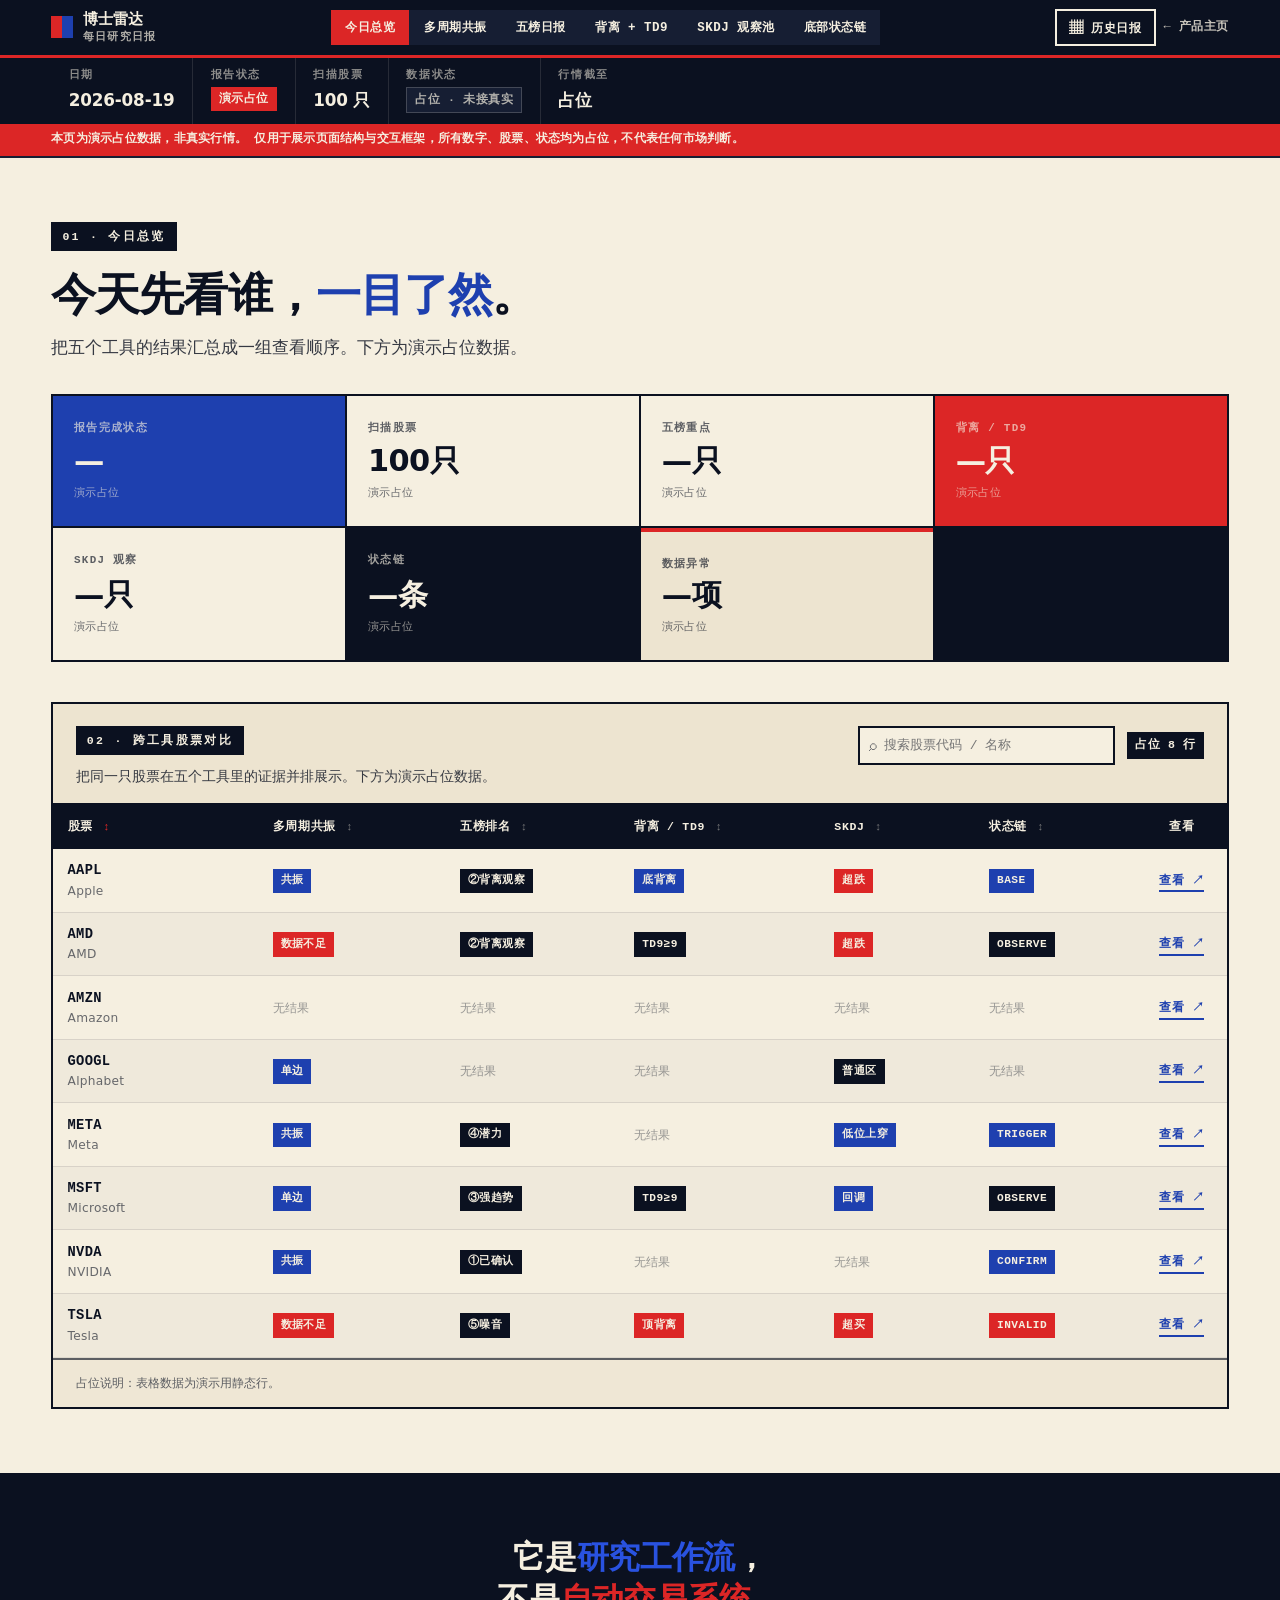
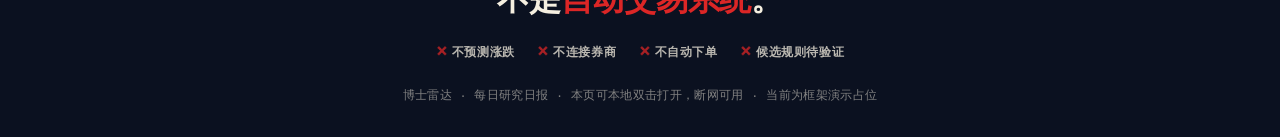
==== daily/index.html @ 5b77ea63 "Add daily research dashboard entry" ====
<!DOCTYPE html>
<html lang="zh-CN">
<head>
<meta charset="UTF-8">
<meta name="viewport" content="width=device-width, initial-scale=1.0">
<title>博士雷达 · 每日研究日报</title>
<link rel="stylesheet" href="daily.css">
</head>
<body>

<!-- ============================================================
     NAV — fixed top bar, mosaic style (inherits roadshow language)
     ============================================================ -->
<nav class="nav">
  <div class="nav-inner">
    <a href="index.html" class="nav-brand">
      <span class="mark"></span>
      <span class="brand-text">博士雷达<br><span class="brand-sub">每日研究日报</span></span>
    </a>

    <ul class="nav-tabs" id="toolTabs" role="tablist">
      <li><button class="tab active" data-tab="overview" role="tab">今日总览</button></li>
      <li><button class="tab" data-tab="resonance" role="tab">多周期共振</button></li>
      <li><button class="tab" data-tab="rankings" role="tab">五榜日报</button></li>
      <li><button class="tab" data-tab="divergence" role="tab">背离 + TD9</button></li>
      <li><button class="tab" data-tab="skdj" role="tab">SKDJ 观察池</button></li>
      <li><button class="tab" data-tab="statuschain" role="tab">底部状态链</button></li>
    </ul>

    <div class="nav-right">
      <button class="nav-cal" id="calOpenBtn" aria-haspopup="dialog">
        <span class="cal-ico">▦</span> 历史日报
      </button>
      <a href="../roadshow/index.html" class="nav-back">← 产品主页</a>
    </div>
  </div>
</nav>

<!-- ============================================================
     STATUS BAR — date / report status / scan count / data / asof
     ============================================================ -->
<div class="statusbar">
  <div class="statusbar-inner">
    <div class="sb-item">
      <span class="sb-label">日期</span>
      <span class="sb-value" id="sbDate">2026-08-19</span>
    </div>
    <div class="sb-item">
      <span class="sb-label">报告状态</span>
      <span class="sb-value tag tag-demo" id="sbStatus">演示占位</span>
    </div>
    <div class="sb-item">
      <span class="sb-label">扫描股票</span>
      <span class="sb-value" id="sbScan">100 <span class="sb-unit">只</span></span>
    </div>
    <div class="sb-item">
      <span class="sb-label">数据状态</span>
      <span class="sb-value tag tag-mute" id="sbData">占位 · 未接真实</span>
    </div>
    <div class="sb-item">
      <span class="sb-label">行情截至</span>
      <span class="sb-value" id="sbAsof">占位</span>
    </div>
  </div>
  <div class="demo-banner" id="demoBanner">
    <strong>本页为演示占位数据，非真实行情。</strong>
    仅用于展示页面结构与交互框架，所有数字、股票、状态均为占位，不代表任何市场判断。
  </div>
</div>

<!-- ============================================================
     MAIN — switchable panels
     ============================================================ -->
<main class="main" id="main">

  <!-- ============ PANEL: 今日总览 ============ -->
  <section class="panel is-active" id="panel-overview" role="tabpanel">
    <header class="panel-head">
      <span class="sec-label on-bone">01 · 今日总览</span>
      <h2 class="sec-title">今天先看谁，<span class="em-cobalt">一目了然</span>。</h2>
      <p class="sec-lead" id="overviewLead">把五个工具的结果汇总成一组查看顺序。下方数字均为占位，正式运行后会从各工具报告自动填入。</p>
    </header>

    <!-- summary mosaic: 7 cards -->
    <div class="summary-grid">
      <div class="sum sum-cobalt">
        <span class="sum-label">报告完成状态</span>
        <span class="sum-value" data-summary="complete">演示占位</span>
        <span class="sum-note" data-summary-note="complete">未来读取 manifest</span>
      </div>
      <div class="sum">
        <span class="sum-label">扫描股票</span>
        <span class="sum-value" data-summary="scanCount">100<span class="sum-unit">只</span></span>
        <span class="sum-note" data-summary-note="scanCount">ND100 股票池</span>
      </div>
      <div class="sum">
        <span class="sum-label">五榜重点</span>
        <span class="sum-value" data-summary="rankingFocus">—</span>
        <span class="sum-note" data-summary-note="rankingFocus">占位 · 待接入</span>
      </div>
      <div class="sum sum-vermillion">
        <span class="sum-label">背离 / TD9</span>
        <span class="sum-value" data-summary="divergence">—</span>
        <span class="sum-note" data-summary-note="divergence">占位 · 待接入</span>
      </div>
      <div class="sum">
        <span class="sum-label">SKDJ 观察</span>
        <span class="sum-value" data-summary="skdjObserve">—</span>
        <span class="sum-note" data-summary-note="skdjObserve">占位 · 待接入</span>
      </div>
      <div class="sum sum-ink">
        <span class="sum-label">状态链</span>
        <span class="sum-value" data-summary="statusCount">—</span>
        <span class="sum-note" data-summary-note="statusCount">占位 · 待接入</span>
      </div>
      <div class="sum sum-warn">
        <span class="sum-label">数据异常</span>
        <span class="sum-value" data-summary="exceptions">无异常</span>
        <span class="sum-note" data-summary-note="exceptions">占位 · 待接入</span>
      </div>
    </div>

    <!-- cross-tool comparison table -->
    <div class="cmp-wrap">
      <div class="cmp-head">
        <div class="cmp-title">
          <span class="sec-label on-bone">02 · 跨工具股票对比</span>
          <p class="cmp-sub" id="cmpSub">把同一只股票在五个工具里的证据并排展示。空值显示为「无结果」。下方为占位行，正式接入后读取 CSV 合并。</p>
        </div>
        <div class="cmp-tools">
          <label class="cmp-search">
            <span class="cmp-search-ico">⌕</span>
            <input type="search" id="cmpSearch" placeholder="搜索股票代码 / 名称" autocomplete="off">
          </label>
          <span class="cmp-count" id="cmpCount">占位 8 行</span>
        </div>
      </div>

      <div class="cmp-table-scroll">
        <table class="cmp-table" id="cmpTable">
          <thead>
            <tr>
              <th class="th-ticker sortable" data-sort="ticker" data-dir="asc">股票 <span class="sort-ico">↕</span></th>
              <th class="sortable" data-sort="resonance">多周期共振 <span class="sort-ico">↕</span></th>
              <th class="sortable" data-sort="rankings">五榜排名 <span class="sort-ico">↕</span></th>
              <th class="sortable" data-sort="divergence">背离 / TD9 <span class="sort-ico">↕</span></th>
              <th class="sortable" data-sort="skdj">SKDJ <span class="sort-ico">↕</span></th>
              <th class="sortable" data-sort="statuschain">状态链 <span class="sort-ico">↕</span></th>
              <th class="th-view">查看</th>
            </tr>
          </thead>
          <tbody id="cmpBody">
            <!-- rows injected by daily.js from DEMO_ROWS -->
          </tbody>
        </table>
      </div>
      <p class="cmp-foot" id="cmpFoot">占位说明：表格数据为演示用静态行，演示「有信号 / 无结果 / 多工具命中」三种情况。空单元格统一显示「无结果」，不显示「无信号」。</p>
    </div>
  </section>

  <!-- ============ PANEL: 多周期共振 ============ -->
  <section class="panel" id="panel-resonance" role="tabpanel" hidden>
    <article class="detail">
      <header class="detail-head detail-head-cobalt">
        <span class="detail-num">TOOL 01</span>
        <h2 class="detail-title">多周期共振</h2>
        <p class="detail-role">60 分钟、日线、周线是否形成一致的观察背景。输出分层与行情截至日期，数据不足会明确标出。</p>
      </header>
      <div class="detail-meta">
        <div class="meta-row"><span class="meta-k">报告状态</span><span class="meta-v tag tag-demo" data-tool-status="resonance">演示占位</span></div>
        <div class="meta-row"><span class="meta-k">数据来源</span><span class="meta-v" data-tool-source="resonance">占位 · 未来接入 nd100_resonance_YYYYMMDD.csv</span></div>
        <div class="meta-row"><span class="meta-k">行情截至</span><span class="meta-v" data-tool-asof="resonance">占位</span></div>
      </div>
      <div class="detail-body">
        <p class="detail-empty" data-tool-body="resonance">本区域为占位结构。正式接入后，这里会展示该工具当日的关键分层结果摘要（共振 / 单边 / 数据不足）。</p>
      </div>
      <div class="detail-actions">
        <a class="btn btn-primary" href="#" data-report-link="resonance" onclick="return false;">打开完整报告 ↗</a>
        <button class="btn btn-ghost" data-back="overview">← 返回今日总览</button>
      </div>
    </article>
  </section>

  <!-- ============ PANEL: 五榜日报 ============ -->
  <section class="panel" id="panel-rankings" role="tabpanel" hidden>
    <article class="detail">
      <header class="detail-head detail-head-vermillion">
        <span class="detail-num">TOOL 02</span>
        <h2 class="detail-title">五榜日报</h2>
        <p class="detail-role">标的很多时，把它们分到不同查看顺序：已确认、背离观察、强趋势待触发、潜力、风险噪音。</p>
      </header>
      <div class="detail-meta">
        <div class="meta-row"><span class="meta-k">报告状态</span><span class="meta-v tag tag-demo" data-tool-status="rankings">演示占位</span></div>
        <div class="meta-row"><span class="meta-k">数据来源</span><span class="meta-v" data-tool-source="rankings">占位 · 未来接入 five_rankings_YYYYMMDD_daily.csv</span></div>
        <div class="meta-row"><span class="meta-k">行情截至</span><span class="meta-v" data-tool-asof="rankings">占位</span></div>
      </div>
      <div class="detail-body">
        <p class="detail-empty" data-tool-body="rankings">本区域为占位结构。正式接入后，这里会展示五个榜单各自的命中数量与代表标的入口。</p>
      </div>
      <div class="detail-actions">
        <a class="btn btn-primary" href="#" data-report-link="rankings" onclick="return false;">打开完整报告 ↗</a>
        <button class="btn btn-ghost" data-back="overview">← 返回今日总览</button>
      </div>
    </article>
  </section>

  <!-- ============ PANEL: 背离 + TD9 ============ -->
  <section class="panel" id="panel-divergence" role="tabpanel" hidden>
    <article class="detail">
      <header class="detail-head detail-head-ink">
        <span class="detail-num">TOOL 03</span>
        <h2 class="detail-title">背离 + TD9</h2>
        <p class="detail-role">价格与动能是否出现值得人工复核的异常组合。它是观察提示，不是反转预测。</p>
      </header>
      <div class="detail-meta">
        <div class="meta-row"><span class="meta-k">报告状态</span><span class="meta-v tag tag-demo" data-tool-status="divergence">演示占位</span></div>
        <div class="meta-row"><span class="meta-k">数据来源</span><span class="meta-v" data-tool-source="divergence">占位 · 未来接入 divergence_td9_YYYYMMDD.csv</span></div>
        <div class="meta-row"><span class="meta-k">行情截至</span><span class="meta-v" data-tool-asof="divergence">占位</span></div>
      </div>
      <div class="detail-body">
        <p class="detail-empty" data-tool-body="divergence">本区域为占位结构。正式接入后，这里会展示底背离 / 顶背离 / TD9 计数的命中清单与场景分类。</p>
      </div>
      <div class="detail-actions">
        <a class="btn btn-primary" href="#" data-report-link="divergence" onclick="return false;">打开完整报告 ↗</a>
        <button class="btn btn-ghost" data-back="overview">← 返回今日总览</button>
      </div>
    </article>
  </section>

  <!-- ============ PANEL: SKDJ 观察池 ============ -->
  <section class="panel" id="panel-skdj" role="tabpanel" hidden>
    <article class="detail">
      <header class="detail-head detail-head-bone2">
        <span class="detail-num">TOOL 04</span>
        <h2 class="detail-title">SKDJ 观察池</h2>
        <p class="detail-role">超跌、回调、超买或普通区，当前处于哪种观察场景。候选公式与数据不足必须明确标出，不包装成已验证指标。</p>
      </header>
      <div class="detail-meta">
        <div class="meta-row"><span class="meta-k">报告状态</span><span class="meta-v tag tag-demo" data-tool-status="skdj">演示占位</span></div>
        <div class="meta-row"><span class="meta-k">数据来源</span><span class="meta-v" data-tool-source="skdj">占位 · 未来接入 skdj_YYYYMMDD_daily.csv</span></div>
        <div class="meta-row"><span class="meta-k">行情截至</span><span class="meta-v" data-tool-asof="skdj">占位</span></div>
      </div>
      <div class="detail-body">
        <p class="detail-empty" data-tool-body="skdj">本区域为占位结构。正式接入后，这里会展示超跌 / 低位上穿 / 超买 / 高位下穿 / 普通区 / 数据不足六类场景分组。</p>
      </div>
      <div class="detail-actions">
        <a class="btn btn-primary" href="#" data-report-link="skdj" onclick="return false;">打开完整报告 ↗</a>
        <button class="btn btn-ghost" data-back="overview">← 返回今日总览</button>
      </div>
    </article>
  </section>

  <!-- ============ PANEL: 底部状态链 ============ -->
  <section class="panel" id="panel-statuschain" role="tabpanel" hidden>
    <article class="detail">
      <header class="detail-head detail-head-cobalt">
        <span class="detail-num">TOOL 05</span>
        <h2 class="detail-title">底部状态链</h2>
        <p class="detail-role">这只股票跨几天走到哪一步，何时失效或继续观察。状态机记录 OBSERVE → BASE → TRIGGER → CONFIRM，失效优先于预测。</p>
      </header>
      <div class="detail-meta">
        <div class="meta-row"><span class="meta-k">报告状态</span><span class="meta-v tag tag-demo" data-tool-status="statuschain">演示占位</span></div>
        <div class="meta-row"><span class="meta-k">数据来源</span><span class="meta-v" data-tool-source="statuschain">占位 · 未来接入 status_chain.sqlite</span></div>
        <div class="meta-row"><span class="meta-k">行情截至</span><span class="meta-v" data-tool-asof="statuschain">占位</span></div>
      </div>
      <div class="detail-body">
        <p class="detail-empty" data-tool-body="statuschain">本区域为占位结构。正式接入后，这里会展示活跃状态链数量、各状态分布与链回放入口。</p>
      </div>
      <div class="detail-actions">
        <a class="btn btn-primary" href="#" data-report-link="statuschain" onclick="return false;">打开完整报告 ↗</a>
        <button class="btn btn-ghost" data-back="overview">← 返回今日总览</button>
      </div>
    </article>
  </section>

</main>

<!-- ============================================================
     CALENDAR DRAWER — history daily reports
     ============================================================ -->
<div class="cal-overlay" id="calOverlay" hidden>
  <div class="cal-drawer" id="calDrawer" role="dialog" aria-modal="true" aria-label="历史日报日历">
    <header class="cal-head">
      <h3 class="cal-title">历史日报</h3>
      <button class="cal-close" id="calCloseBtn" aria-label="关闭">✕</button>
    </header>

    <div class="cal-nav">
      <button class="cal-arrow" id="calPrev" aria-label="上个月">‹</button>
      <span class="cal-month" id="calMonthLabel">2026 年 8 月</span>
      <button class="cal-arrow" id="calNext" aria-label="下个月">›</button>
    </div>

    <div class="cal-week">
      <span>一</span><span>二</span><span>三</span><span>四</span><span>五</span><span>六</span><span>日</span>
    </div>
    <div class="cal-grid" id="calGrid">
      <!-- cells injected by daily.js -->
    </div>

    <div class="cal-legend">
      <span class="lg lg-full"><i></i>完整日报</span>
      <span class="lg lg-part"><i></i>部分报告</span>
      <span class="lg lg-hist"><i></i>只有历史文件</span>
      <span class="lg lg-miss"><i></i>数据缺失</span>
      <span class="lg lg-none"><i></i>无日报</span>
    </div>

    <p class="cal-note" id="calNote">占位说明：日历日期与状态均为演示占位，点击有日报的日期未来会打开 output/daily_dashboard_YYYYMMDD.html。当前不连接真实文件。</p>
  </div>
</div>

<!-- ============================================================
     FOOTER — boundary reminder (same spirit as roadshow)
     ============================================================ -->
<footer class="footer">
  <p class="footer-statement">
    它是<span class="em-cobalt">研究工作流</span>，<br>不是<span class="em">自动交易系统</span>。
  </p>
  <ul class="footer-rules">
    <li>不预测涨跌</li>
    <li>不连接券商</li>
    <li>不自动下单</li>
    <li>候选规则待验证</li>
  </ul>
  <p class="footer-meta">博士雷达 · 每日研究日报 · 本页可本地双击打开，断网可用 · 当前为框架演示占位</p>
</footer>

<script src="data/daily_data.js"></script>
<script src="daily.js"></script>
</body>
</html>
---- daily/daily.css ----
/* ============================================================
   博士雷达 · 每日研究日报 — daily.css
   沿用 roadshow/index.html 的 MOSAIC DESIGN SYSTEM
   4 COLORS: Ink #0B1120 · Bone #F5EFE0 · Cobalt #1E40AF · Vermillion #DC2626
   ============================================================ */
:root {
  --ink: #0B1120;
  --ink-2: #161E33;
  --bone: #F5EFE0;
  --bone-2: #EDE4D0;
  --cobalt: #1E40AF;
  --cobalt-2: #2952E0;
  --vermillion: #DC2626;
  --vermillion-2: #B91C1C;

  --text-on-ink: #F5EFE0;
  --text-on-bone: #0B1120;
  --text-on-cobalt: #F5EFE0;
  --text-on-vermillion: #F5EFE0;

  --gap: clamp(1.2rem, 2.5vw, 2.4rem);
  --gap-sm: clamp(0.6rem, 1.2vw, 1.1rem);
  --pad-x: clamp(1.2rem, 4vw, 3.2rem);
  --pad-y: clamp(2.2rem, 5vw, 4rem);

  --font-display: "SF Pro Display", -apple-system, BlinkMacSystemFont, "Segoe UI", "PingFang SC", "Hiragino Sans GB", "Microsoft YaHei", system-ui, sans-serif;
  --font-body: -apple-system, BlinkMacSystemFont, "Segoe UI", "PingFang SC", "Hiragino Sans GB", "Microsoft YaHei", system-ui, sans-serif;
  --font-mono: ui-monospace, "SF Mono", "Cascadia Mono", "Roboto Mono", Menlo, Consolas, monospace;
}

* { margin: 0; padding: 0; box-sizing: border-box; }

html { scroll-behavior: smooth; -webkit-text-size-adjust: 100%; }

body {
  font-family: var(--font-body);
  background: var(--bone);
  color: var(--text-on-bone);
  line-height: 1.55;
  font-size: clamp(15px, 1vw, 17px);
  font-weight: 400;
  overflow-x: hidden;
  -webkit-font-smoothing: antialiased;
}

::selection { background: var(--vermillion); color: var(--bone); }
a { color: inherit; text-decoration: none; }
button { font-family: inherit; }

/* ============================================================
   NAV — fixed, ink + vermillion bottom border (matches roadshow)
   ============================================================ */
.nav {
  position: fixed;
  top: 0; left: 0; right: 0;
  z-index: 100;
  background: var(--ink);
  color: var(--text-on-ink);
  border-bottom: 3px solid var(--vermillion);
}
.nav-inner {
  display: flex;
  align-items: center;
  justify-content: space-between;
  gap: 1rem;
  padding: 0.55rem var(--pad-x);
  max-width: 1400px;
  margin: 0 auto;
  flex-wrap: wrap;
}
.nav-brand {
  display: flex;
  align-items: center;
  gap: 0.6rem;
  font-weight: 800;
}
.nav-brand .mark {
  width: 22px; height: 22px;
  background: var(--vermillion);
  display: inline-block;
  flex-shrink: 0;
}
.nav-brand .mark::after {
  content: "";
  display: block;
  width: 11px; height: 22px;
  background: var(--cobalt);
  margin-left: 11px;
}
.brand-text {
  font-size: 0.95rem;
  line-height: 1.1;
  letter-spacing: 0.01em;
}
.brand-sub {
  font-family: var(--font-mono);
  font-size: 0.68rem;
  font-weight: 600;
  letter-spacing: 0.12em;
  text-transform: uppercase;
  opacity: 0.7;
}

/* tool tabs */
.nav-tabs {
  display: flex;
  gap: 2px;
  list-style: none;
  align-items: center;
  background: var(--ink-2);
  flex-wrap: wrap;
}
.nav-tabs .tab {
  background: transparent;
  color: var(--bone);
  border: none;
  padding: 0.55rem 0.85rem;
  font-family: var(--font-mono);
  font-size: 0.78rem;
  font-weight: 700;
  letter-spacing: 0.04em;
  cursor: pointer;
  transition: background 0.15s ease, color 0.15s ease;
  white-space: nowrap;
}
.nav-tabs .tab:hover { background: var(--cobalt); }
.nav-tabs .tab.active {
  background: var(--vermillion);
  color: var(--bone);
}

.nav-right {
  display: flex;
  align-items: center;
  gap: 0.5rem;
}
.nav-cal {
  background: transparent;
  color: var(--bone);
  border: 2px solid var(--bone);
  padding: 0.45rem 0.75rem;
  font-family: var(--font-mono);
  font-size: 0.75rem;
  font-weight: 700;
  letter-spacing: 0.05em;
  cursor: pointer;
  transition: all 0.15s ease;
  white-space: nowrap;
}
.nav-cal:hover { background: var(--bone); color: var(--ink); }
.nav-cal .cal-ico { font-size: 0.9rem; }
.nav-back {
  font-family: var(--font-mono);
  font-size: 0.75rem;
  font-weight: 700;
  letter-spacing: 0.04em;
  opacity: 0.8;
  white-space: nowrap;
  transition: opacity 0.15s ease;
}
.nav-back:hover { opacity: 1; }

/* ============================================================
   STATUS BAR
   ============================================================ */
.statusbar {
  margin-top: 56px;
  background: var(--ink);
  color: var(--text-on-ink);
  border-bottom: 2px solid var(--ink-2);
}
.statusbar-inner {
  display: flex;
  flex-wrap: wrap;
  gap: 0;
  max-width: 1400px;
  margin: 0 auto;
  padding: 0 var(--pad-x);
}
.sb-item {
  display: flex;
  flex-direction: column;
  gap: 0.2rem;
  padding: 0.7rem 1.1rem;
  border-right: 1px solid rgba(245,239,224,0.12);
  min-width: 0;
}
.sb-item:last-child { border-right: none; }
.sb-label {
  font-family: var(--font-mono);
  font-size: 0.66rem;
  font-weight: 700;
  letter-spacing: 0.15em;
  text-transform: uppercase;
  opacity: 0.55;
}
.sb-value {
  font-family: var(--font-display);
  font-weight: 800;
  font-size: 1.05rem;
  letter-spacing: -0.01em;
}
.sb-unit {
  font-family: var(--font-body);
  font-size: 0.8rem;
  font-weight: 600;
  opacity: 0.7;
  margin-left: 0.15rem;
}
.sb-value.tag {
  align-self: flex-start;
  font-family: var(--font-mono);
  font-size: 0.72rem;
  padding: 0.2rem 0.5rem;
  letter-spacing: 0.05em;
}
.tag-demo { background: var(--vermillion); color: var(--bone); }
.tag-mute { background: var(--ink-2); color: rgba(245,239,224,0.7); border: 1px solid rgba(245,239,224,0.2); }

.demo-banner {
  background: var(--vermillion);
  color: var(--bone);
  font-family: var(--font-mono);
  font-size: 0.74rem;
  font-weight: 600;
  letter-spacing: 0.02em;
  padding: 0.45rem var(--pad-x);
  line-height: 1.5;
}
.demo-banner strong { font-weight: 800; }

/* ============================================================
   MAIN / PANELS
   ============================================================ */
.main {
  max-width: 1400px;
  margin: 0 auto;
  padding: var(--pad-y) var(--pad-x);
  min-height: 60vh;
}
.panel { display: none; animation: panelIn 0.28s cubic-bezier(0.16,1,0.3,1); }
.panel.is-active { display: block; }
@keyframes panelIn {
  from { opacity: 0; transform: translateY(12px); }
  to { opacity: 1; transform: none; }
}

.panel-head { margin-bottom: 2rem; max-width: 760px; }

/* section label + title — shared with roadshow */
.sec-label {
  display: inline-block;
  font-family: var(--font-mono);
  font-size: 0.72rem;
  font-weight: 700;
  letter-spacing: 0.2em;
  text-transform: uppercase;
  padding: 0.35rem 0.7rem;
  margin-bottom: 1.2rem;
}
.sec-label.on-bone { background: var(--ink); color: var(--bone); }
.sec-label.on-ink { background: var(--cobalt); color: var(--bone); }

.sec-title {
  font-family: var(--font-display);
  font-weight: 800;
  font-size: clamp(1.8rem, 3.8vw, 2.8rem);
  line-height: 1.08;
  letter-spacing: -0.02em;
  margin-bottom: 1rem;
  max-width: 22ch;
}
.sec-title .em-vermillion { color: var(--vermillion); }
.sec-title .em-cobalt { color: var(--cobalt); }

.sec-lead {
  font-size: clamp(0.95rem, 1.3vw, 1.1rem);
  line-height: 1.6;
  max-width: 64ch;
  opacity: 0.82;
}

/* ============================================================
   SUMMARY MOSAIC — 7 cards, 2px gaps
   ============================================================ */
.summary-grid {
  display: grid;
  grid-template-columns: repeat(4, 1fr);
  gap: 2px;
  background: var(--ink);
  border: 2px solid var(--ink);
  margin-bottom: 2.5rem;
}
.sum {
  background: var(--bone);
  padding: 1.5rem 1.3rem;
  display: flex;
  flex-direction: column;
  gap: 0.5rem;
  min-height: 130px;
}
.sum-cobalt { background: var(--cobalt); color: var(--text-on-cobalt); }
.sum-vermillion { background: var(--vermillion); color: var(--text-on-vermillion); }
.sum-ink { background: var(--ink); color: var(--text-on-ink); }
.sum-warn { background: var(--bone-2); border-top: 4px solid var(--vermillion); }

.sum-label {
  font-family: var(--font-mono);
  font-size: 0.68rem;
  font-weight: 700;
  letter-spacing: 0.12em;
  text-transform: uppercase;
  opacity: 0.65;
}
.sum-value {
  font-family: var(--font-display);
  font-weight: 900;
  font-size: 1.9rem;
  line-height: 1;
  letter-spacing: -0.02em;
  margin-top: auto;
}
.sum-unit {
  font-family: var(--font-body);
  font-size: 0.85rem;
  font-weight: 600;
  opacity: 0.7;
  margin-left: 0.2rem;
}
.sum-note {
  font-family: var(--font-mono);
  font-size: 0.68rem;
  opacity: 0.6;
  letter-spacing: 0.03em;
}
@media (max-width: 900px) {
  .summary-grid { grid-template-columns: repeat(2, 1fr); }
}
@media (max-width: 480px) {
  .summary-grid { grid-template-columns: 1fr; }
}

/* ============================================================
   COMPARISON TABLE
   ============================================================ */
.cmp-wrap {
  border: 2px solid var(--ink);
  background: var(--bone);
}
.cmp-head {
  display: flex;
  align-items: flex-start;
  justify-content: space-between;
  gap: 1rem;
  flex-wrap: wrap;
  padding: 1.4rem 1.4rem 1rem;
  border-bottom: 2px solid var(--ink);
  background: var(--bone-2);
}
.cmp-title .sec-label { margin-bottom: 0.7rem; }
.cmp-sub {
  font-size: 0.88rem;
  line-height: 1.5;
  opacity: 0.8;
  max-width: 60ch;
}
.cmp-tools {
  display: flex;
  align-items: center;
  gap: 0.7rem;
  flex-wrap: wrap;
}
.cmp-search {
  display: flex;
  align-items: center;
  gap: 0.4rem;
  background: var(--bone);
  border: 2px solid var(--ink);
  padding: 0.35rem 0.6rem;
}
.cmp-search-ico { font-size: 0.95rem; opacity: 0.6; }
.cmp-search input {
  border: none;
  background: transparent;
  font-family: var(--font-mono);
  font-size: 0.82rem;
  outline: none;
  width: clamp(140px, 22vw, 220px);
  color: var(--ink);
}
.cmp-count {
  font-family: var(--font-mono);
  font-size: 0.72rem;
  font-weight: 700;
  letter-spacing: 0.05em;
  background: var(--ink);
  color: var(--bone);
  padding: 0.3rem 0.55rem;
}

.cmp-table-scroll { overflow-x: auto; -webkit-overflow-scrolling: touch; }
.cmp-table {
  width: 100%;
  border-collapse: collapse;
  font-size: 0.86rem;
}
.cmp-table thead th {
  font-family: var(--font-mono);
  font-size: 0.72rem;
  font-weight: 700;
  letter-spacing: 0.06em;
  text-transform: uppercase;
  text-align: left;
  padding: 0.8rem 0.9rem;
  background: var(--ink);
  color: var(--bone);
  border: none;
  white-space: nowrap;
  position: sticky;
  top: 0;
}
.cmp-table th.sortable { cursor: pointer; user-select: none; }
.cmp-table th.sortable:hover { color: var(--cobalt-2); }
.cmp-table th .sort-ico { opacity: 0.45; margin-left: 0.15rem; font-size: 0.7rem; }
.cmp-table th.sorted-asc .sort-ico,
.cmp-table th.sorted-desc .sort-ico { opacity: 1; color: var(--vermillion); }
.cmp-table th.th-ticker { min-width: 120px; }
.cmp-table th.th-view { width: 90px; text-align: center; }

.cmp-table tbody td {
  padding: 0.7rem 0.9rem;
  border-bottom: 1px solid rgba(11,17,32,0.1);
  vertical-align: middle;
}
.cmp-table tbody tr:nth-child(even) { background: rgba(11,17,32,0.025); }
.cmp-table tbody tr:hover { background: rgba(30,64,175,0.08); }

.td-ticker {
  font-family: var(--font-mono);
  font-weight: 700;
  letter-spacing: 0.02em;
}
.td-ticker .tk-name {
  display: block;
  font-family: var(--font-body);
  font-weight: 400;
  font-size: 0.76rem;
  opacity: 0.6;
}

/* signal pill */
.pill {
  display: inline-block;
  font-family: var(--font-mono);
  font-size: 0.7rem;
  font-weight: 700;
  letter-spacing: 0.04em;
  padding: 0.22rem 0.5rem;
  white-space: nowrap;
}
.pill-has { background: var(--cobalt); color: var(--bone); }
.pill-warn { background: var(--vermillion); color: var(--bone); }
.pill-st { background: var(--ink); color: var(--bone); }
.pill-empty {
  font-family: var(--font-body);
  font-size: 0.78rem;
  color: rgba(11,17,32,0.4);
  font-style: normal;
}

.td-view { text-align: center; }
.td-view a {
  display: inline-block;
  font-family: var(--font-mono);
  font-size: 0.72rem;
  font-weight: 700;
  letter-spacing: 0.05em;
  color: var(--cobalt);
  border-bottom: 2px solid var(--cobalt);
  padding-bottom: 1px;
}
.td-view a:hover { color: var(--vermillion); border-color: var(--vermillion); }

.cmp-empty-row td {
  text-align: center;
  padding: 2rem;
  font-family: var(--font-mono);
  color: rgba(11,17,32,0.45);
  letter-spacing: 0.05em;
}

.cmp-foot {
  padding: 0.9rem 1.4rem;
  font-size: 0.78rem;
  line-height: 1.5;
  opacity: 0.65;
  background: var(--bone-2);
  border-top: 2px solid var(--ink);
}

/* ============================================================
   DETAIL PANELS
   ============================================================ */
.detail {
  border: 2px solid var(--ink);
  background: var(--bone);
  max-width: 880px;
}
.detail-head {
  padding: 2rem 1.8rem;
  color: var(--bone);
  display: flex;
  flex-direction: column;
  gap: 0.6rem;
}
.detail-head-cobalt { background: var(--cobalt); }
.detail-head-vermillion { background: var(--vermillion); }
.detail-head-ink { background: var(--ink); }
.detail-head-bone2 { background: var(--ink-2); }
.detail-num {
  font-family: var(--font-mono);
  font-size: 0.74rem;
  font-weight: 700;
  letter-spacing: 0.2em;
  opacity: 0.7;
}
.detail-title {
  font-family: var(--font-display);
  font-weight: 900;
  font-size: clamp(1.7rem, 3vw, 2.3rem);
  line-height: 1.05;
  letter-spacing: -0.02em;
}
.detail-role {
  font-size: 0.95rem;
  line-height: 1.55;
  opacity: 0.9;
  max-width: 58ch;
}

.detail-meta {
  background: var(--bone-2);
  padding: 1.2rem 1.8rem;
  border-bottom: 1px solid rgba(11,17,32,0.12);
}
.meta-row {
  display: flex;
  gap: 0.8rem;
  padding: 0.4rem 0;
  font-size: 0.88rem;
  align-items: center;
}
.meta-row + .meta-row { border-top: 1px dashed rgba(11,17,32,0.12); }
.meta-k {
  font-family: var(--font-mono);
  font-size: 0.72rem;
  font-weight: 700;
  letter-spacing: 0.08em;
  text-transform: uppercase;
  opacity: 0.6;
  min-width: 92px;
  flex-shrink: 0;
}
.meta-v { line-height: 1.4; }
.meta-v.tag {
  font-family: var(--font-mono);
  font-size: 0.72rem;
  padding: 0.18rem 0.45rem;
}

.detail-body { padding: 1.8rem; }
.detail-empty {
  font-size: 0.92rem;
  line-height: 1.6;
  opacity: 0.75;
  padding: 1.6rem;
  border: 2px dashed rgba(11,17,32,0.25);
  background: var(--bone-2);
  text-align: center;
  max-width: 60ch;
  margin: 0 auto;
}

.detail-actions {
  display: flex;
  gap: 0.7rem;
  flex-wrap: wrap;
  padding: 1.4rem 1.8rem;
  border-top: 2px solid var(--ink);
  background: var(--bone-2);
}

/* buttons — match roadshow */
.btn {
  display: inline-flex;
  align-items: center;
  gap: 0.4rem;
  padding: 0.7rem 1.2rem;
  font-family: var(--font-mono);
  font-size: 0.8rem;
  font-weight: 700;
  letter-spacing: 0.05em;
  text-transform: uppercase;
  border: 2px solid currentColor;
  transition: all 0.15s ease;
  cursor: pointer;
  background: transparent;
}
.btn-primary {
  background: var(--vermillion);
  color: var(--bone);
  border-color: var(--vermillion);
}
.btn-primary:hover { background: var(--vermillion-2); border-color: var(--vermillion-2); }
.btn-ghost {
  background: transparent;
  color: var(--ink);
  border-color: var(--ink);
}
.btn-ghost:hover { background: var(--ink); color: var(--bone); }

/* ============================================================
   CALENDAR DRAWER
   ============================================================ */
.cal-overlay {
  position: fixed;
  inset: 0;
  z-index: 200;
  background: rgba(11,17,32,0.55);
  display: flex;
  justify-content: flex-end;
  animation: fade 0.2s ease;
}
.cal-overlay[hidden] { display: none; }
@keyframes fade { from { opacity: 0; } to { opacity: 1; } }

.cal-drawer {
  width: min(440px, 100%);
  height: 100%;
  background: var(--bone);
  border-left: 3px solid var(--vermillion);
  display: flex;
  flex-direction: column;
  overflow-y: auto;
  animation: slideIn 0.28s cubic-bezier(0.16,1,0.3,1);
}
@keyframes slideIn { from { transform: translateX(40px); opacity: 0; } to { transform: none; opacity: 1; } }

.cal-head {
  display: flex;
  align-items: center;
  justify-content: space-between;
  padding: 1.2rem 1.4rem;
  background: var(--ink);
  color: var(--bone);
}
.cal-title {
  font-family: var(--font-display);
  font-weight: 800;
  font-size: 1.2rem;
  letter-spacing: -0.01em;
}
.cal-close {
  background: transparent;
  border: 2px solid var(--bone);
  color: var(--bone);
  width: 32px; height: 32px;
  font-size: 0.9rem;
  font-weight: 700;
  cursor: pointer;
  line-height: 1;
  transition: all 0.15s ease;
}
.cal-close:hover { background: var(--vermillion); border-color: var(--vermillion); }

.cal-nav {
  display: flex;
  align-items: center;
  justify-content: space-between;
  padding: 1rem 1.4rem;
  background: var(--bone-2);
  border-bottom: 2px solid var(--ink);
}
.cal-arrow {
  background: var(--ink);
  color: var(--bone);
  border: none;
  width: 36px; height: 36px;
  font-size: 1.3rem;
  font-weight: 700;
  cursor: pointer;
  line-height: 1;
  transition: background 0.15s ease;
}
.cal-arrow:hover { background: var(--cobalt); }
.cal-month {
  font-family: var(--font-display);
  font-weight: 800;
  font-size: 1.05rem;
  letter-spacing: 0.01em;
}

.cal-week {
  display: grid;
  grid-template-columns: repeat(7, 1fr);
  text-align: center;
  padding: 0.6rem 1.4rem 0.3rem;
}
.cal-week span {
  font-family: var(--font-mono);
  font-size: 0.7rem;
  font-weight: 700;
  letter-spacing: 0.05em;
  opacity: 0.55;
}

.cal-grid {
  display: grid;
  grid-template-columns: repeat(7, 1fr);
  gap: 2px;
  padding: 0.3rem 1.4rem 1rem;
}
.cal-cell {
  aspect-ratio: 1;
  background: var(--bone-2);
  display: flex;
  flex-direction: column;
  align-items: center;
  justify-content: center;
  gap: 0.15rem;
  font-family: var(--font-mono);
  font-size: 0.82rem;
  font-weight: 700;
  color: rgba(11,17,32,0.4);
  position: relative;
  min-height: 48px;
}
.cal-cell.has { cursor: pointer; }
.cal-cell.has:hover { outline: 2px solid var(--ink); outline-offset: -2px; }
.cal-cell .cc-status {
  font-family: var(--font-body);
  font-size: 0.6rem;
  font-weight: 600;
  letter-spacing: 0.02em;
  line-height: 1;
  opacity: 0.85;
}
.cal-cell.lg-full { background: var(--cobalt); color: var(--bone); }
.cal-cell.lg-part { background: var(--vermillion); color: var(--bone); }
.cal-cell.lg-hist { background: var(--ink-2); color: var(--bone); }
.cal-cell.lg-miss { background: var(--bone); color: var(--ink); border: 1px dashed rgba(11,17,32,0.4); }
.cal-cell.today { outline: 2px solid var(--vermillion); outline-offset: -2px; }

.cal-legend {
  display: flex;
  flex-wrap: wrap;
  gap: 0.5rem 1rem;
  padding: 1rem 1.4rem;
  border-top: 2px solid var(--ink);
  background: var(--bone-2);
}
.lg {
  display: inline-flex;
  align-items: center;
  gap: 0.35rem;
  font-family: var(--font-mono);
  font-size: 0.7rem;
  font-weight: 600;
  letter-spacing: 0.03em;
}
.lg i {
  width: 12px; height: 12px;
  display: inline-block;
  border: 1px solid rgba(11,17,32,0.15);
}
.lg-full i { background: var(--cobalt); border-color: var(--cobalt); }
.lg-part i { background: var(--vermillion); border-color: var(--vermillion); }
.lg-hist i { background: var(--ink-2); border-color: var(--ink-2); }
.lg-miss i { background: var(--bone); border-style: dashed; }
.lg-none i { background: var(--bone-2); }

.cal-note {
  padding: 0.9rem 1.4rem 1.4rem;
  font-size: 0.78rem;
  line-height: 1.5;
  opacity: 0.7;
}

/* ============================================================
   FOOTER
   ============================================================ */
.footer {
  background: var(--ink);
  color: var(--bone);
  padding: var(--pad-y) var(--pad-x) 2rem;
  text-align: center;
}
.footer-statement {
  font-family: var(--font-display);
  font-weight: 800;
  font-size: clamp(1.3rem, 2.6vw, 2rem);
  line-height: 1.3;
  max-width: 26ch;
  margin: 0 auto 1.5rem;
  letter-spacing: -0.01em;
}
.footer-statement .em { color: var(--vermillion); }
.footer-statement .em-cobalt { color: var(--cobalt-2); }
.footer-rules {
  list-style: none;
  display: flex;
  flex-wrap: wrap;
  justify-content: center;
  gap: 0.5rem 1.4rem;
  margin-bottom: 1.5rem;
}
.footer-rules li {
  font-family: var(--font-mono);
  font-size: 0.76rem;
  font-weight: 700;
  letter-spacing: 0.05em;
  opacity: 0.75;
  padding-left: 1rem;
  position: relative;
}
.footer-rules li::before {
  content: "✕";
  position: absolute;
  left: 0;
  color: var(--vermillion);
  font-weight: 900;
}
.footer-meta {
  font-family: var(--font-mono);
  font-size: 0.74rem;
  opacity: 0.5;
  letter-spacing: 0.03em;
  line-height: 1.6;
}

/* ============================================================
   RESPONSIVE
   ============================================================ */
@media (max-width: 920px) {
  .nav-inner { gap: 0.5rem; }
  .nav-tabs { order: 3; width: 100%; overflow-x: auto; -webkit-overflow-scrolling: touch; }
  .nav-tabs .tab { padding: 0.5rem 0.7rem; font-size: 0.74rem; }
}
@media (max-width: 640px) {
  .nav-back { display: none; }
  .sb-item { padding: 0.55rem 0.8rem; }
  .sb-value { font-size: 0.95rem; }
  .brand-sub { display: none; }
  .detail-head, .detail-meta, .detail-body, .detail-actions { padding-left: 1.2rem; padding-right: 1.2rem; }
  .meta-row { flex-wrap: wrap; }
  .meta-k { min-width: 0; }
}

@media (prefers-reduced-motion: reduce) {
  .panel, .cal-overlay, .cal-drawer { animation: none; }
  html { scroll-behavior: auto; }
}
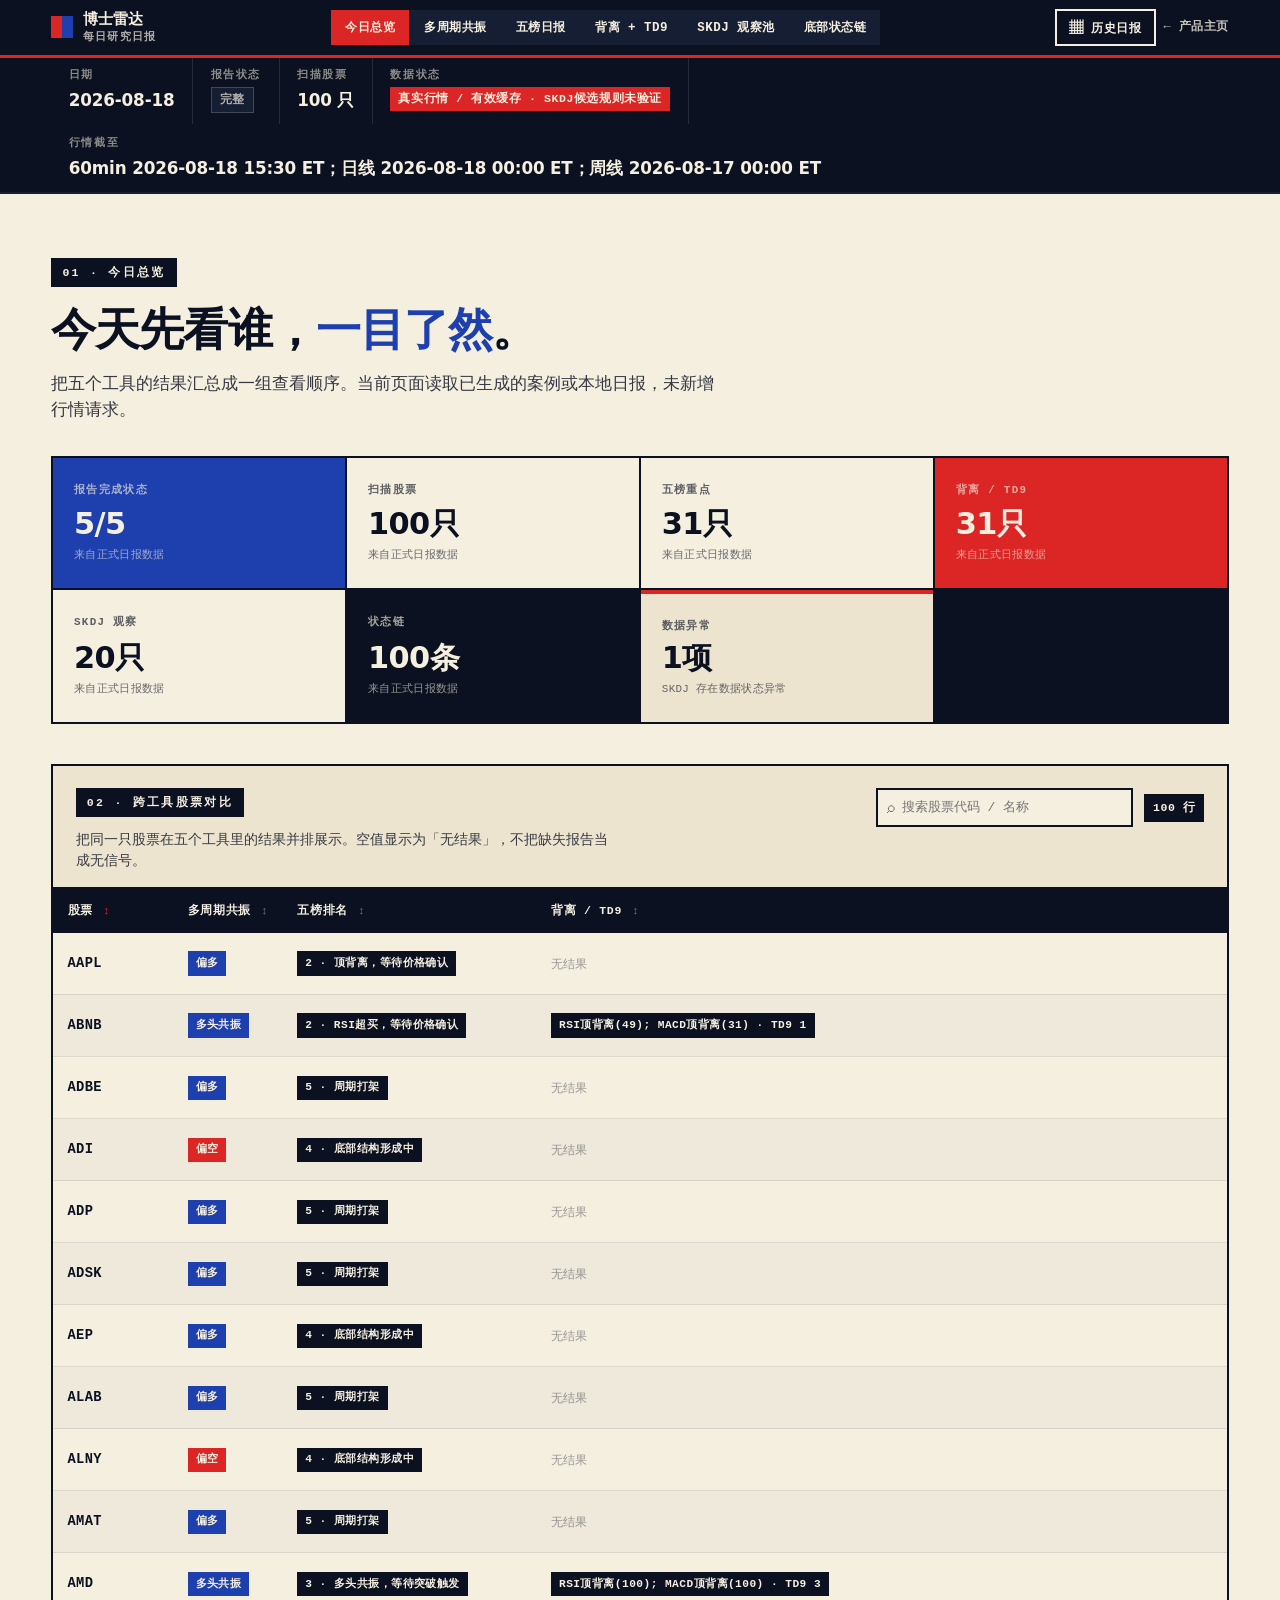
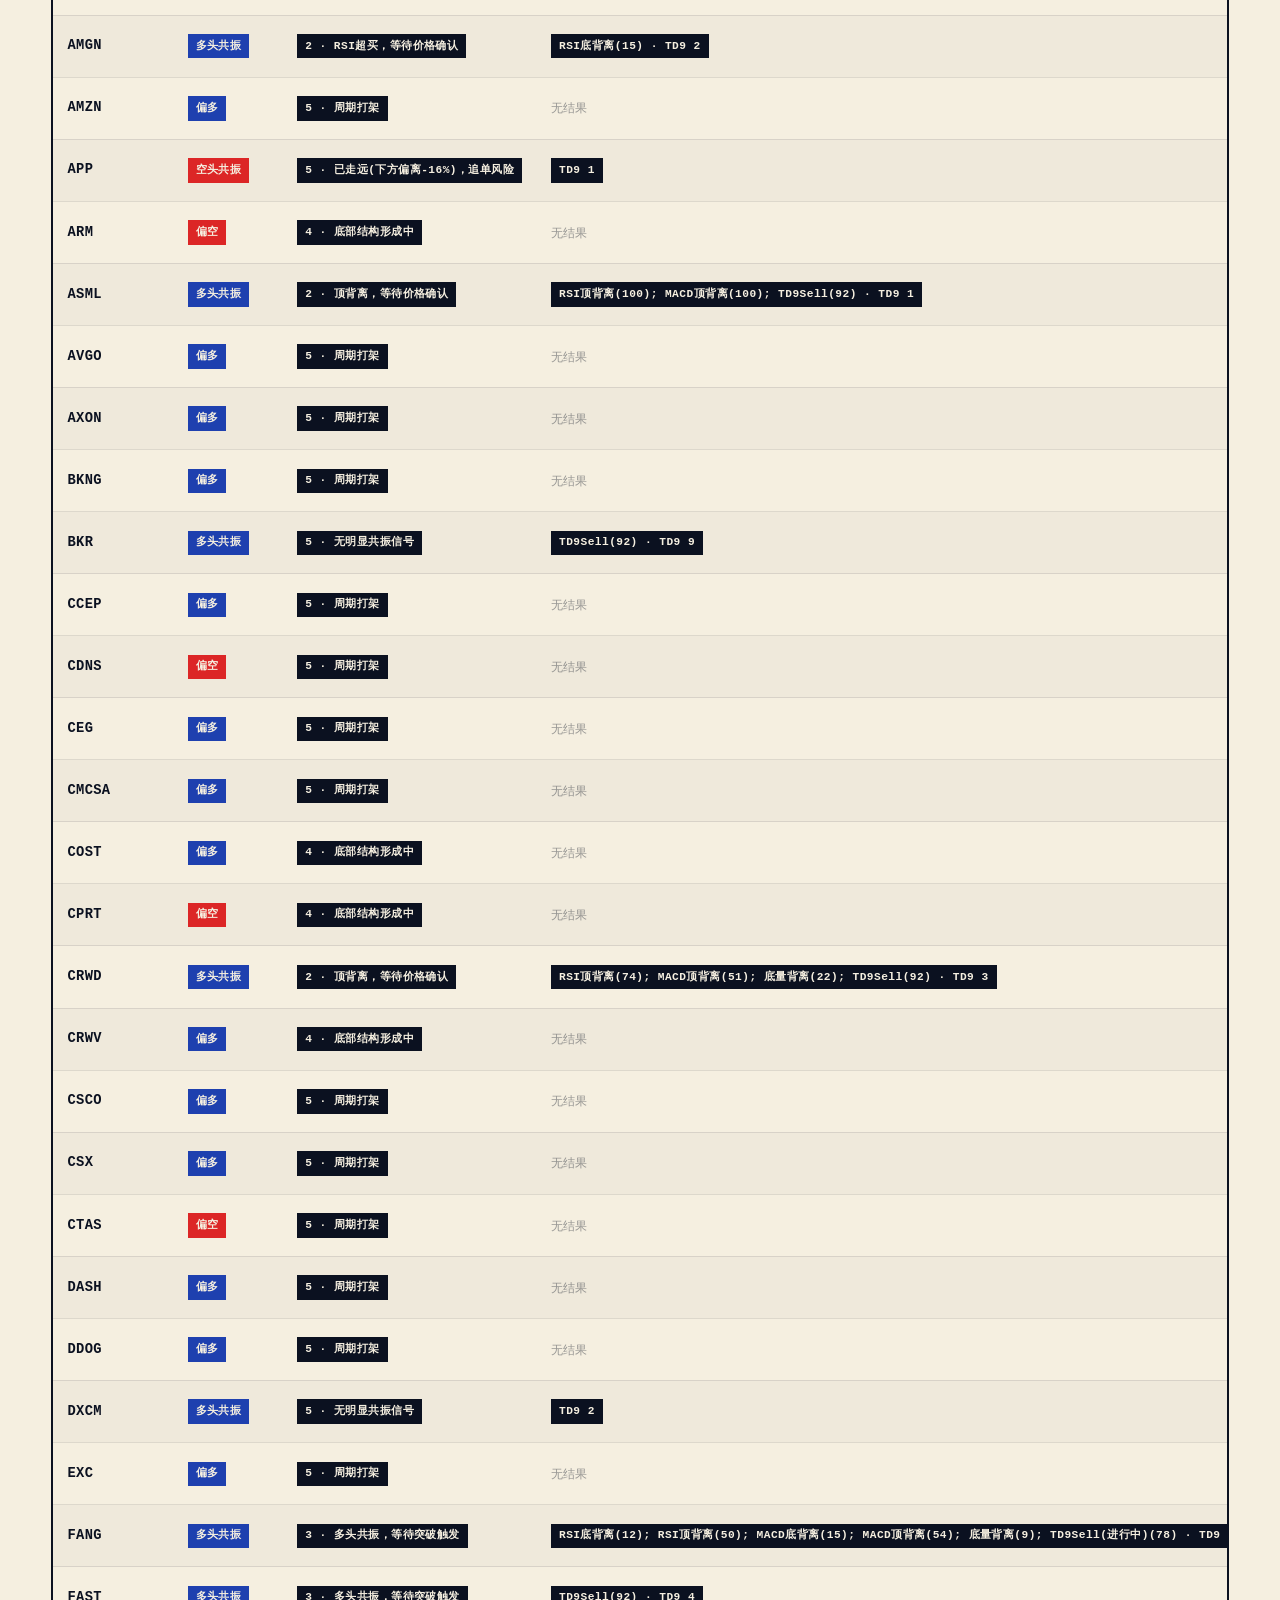
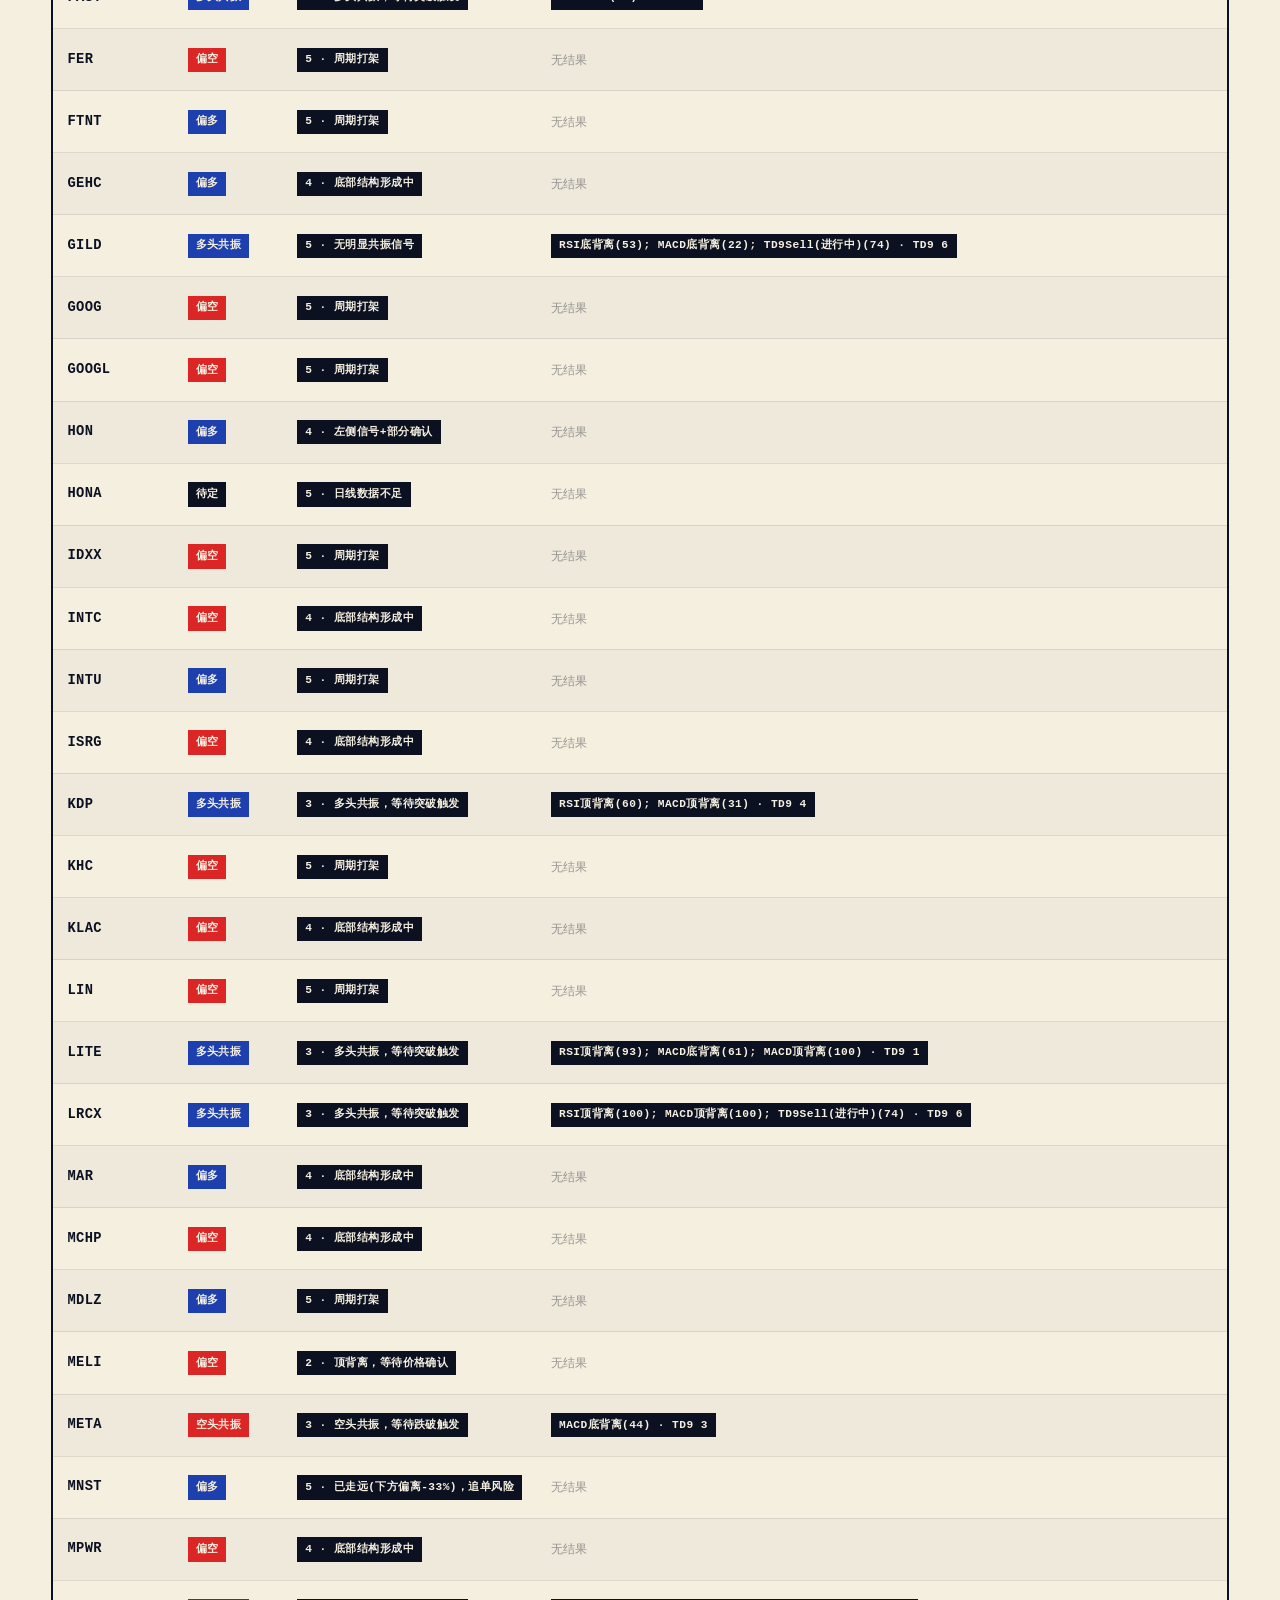
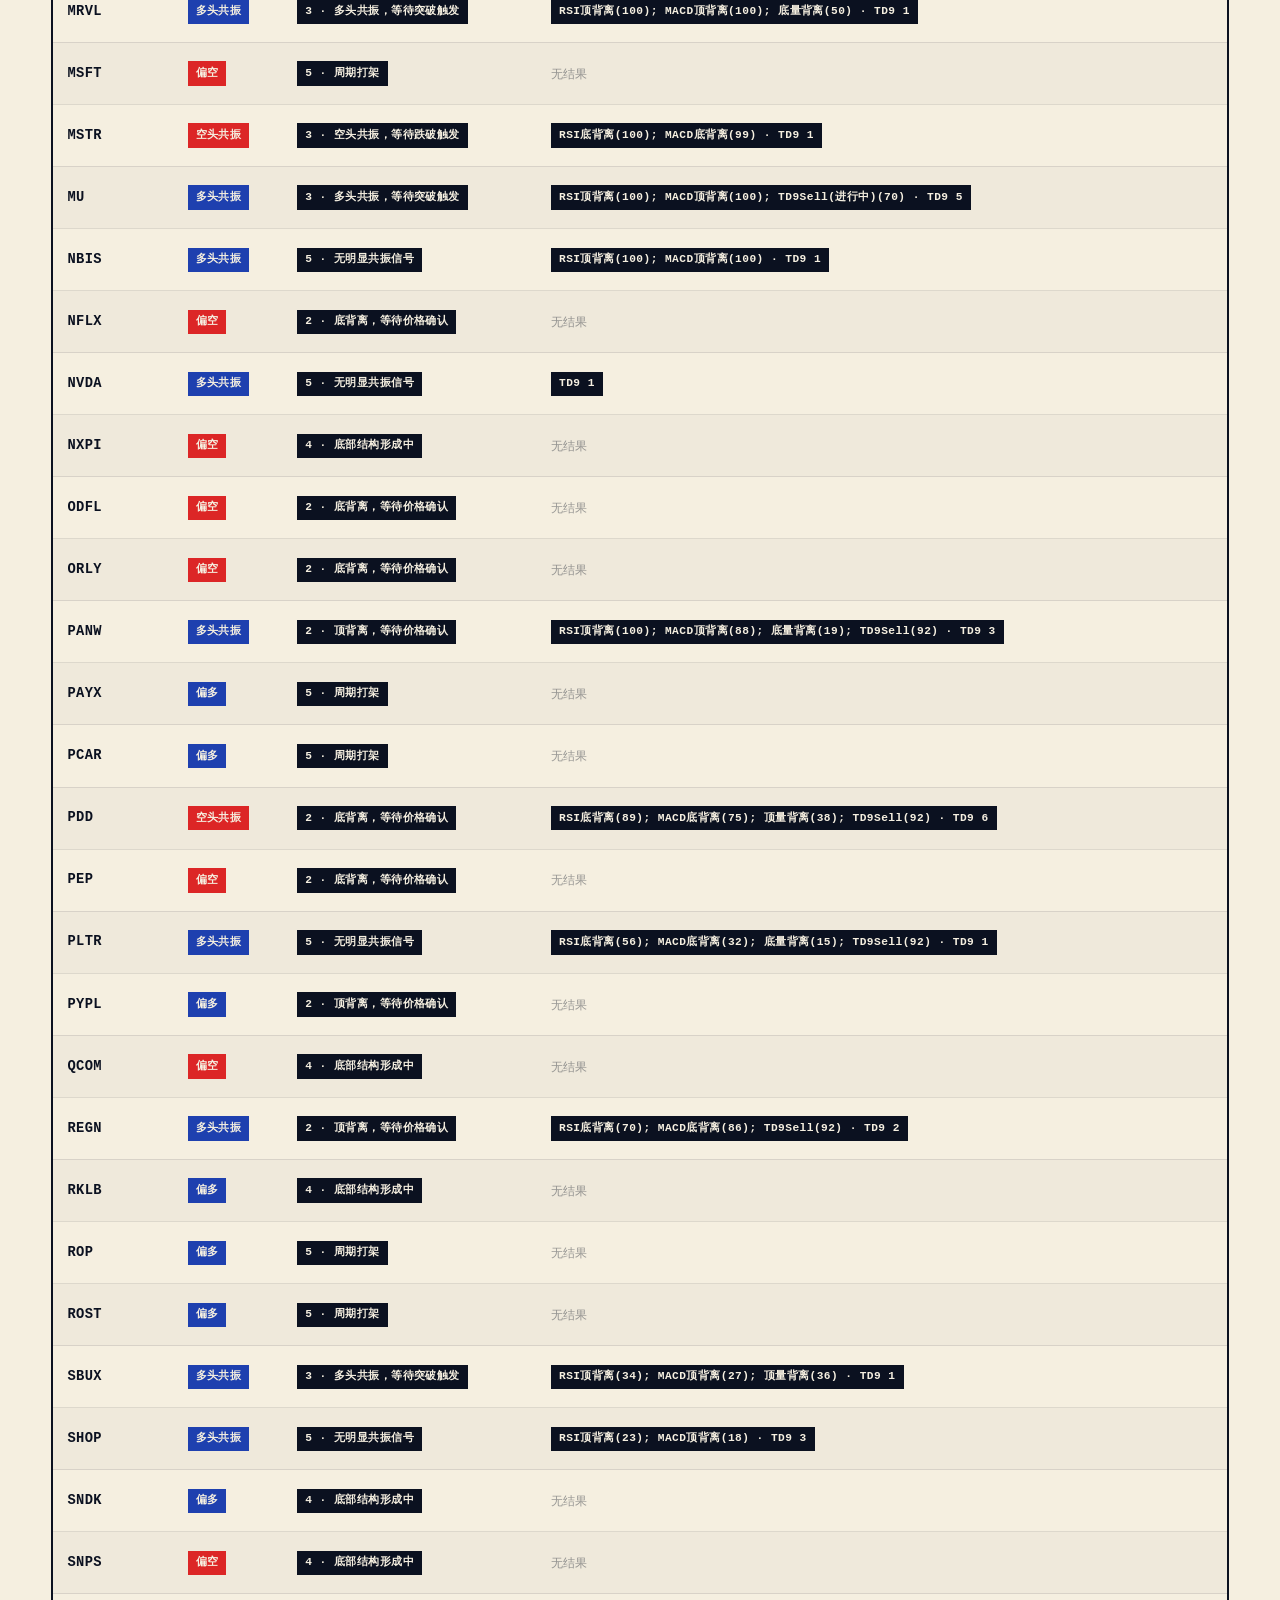
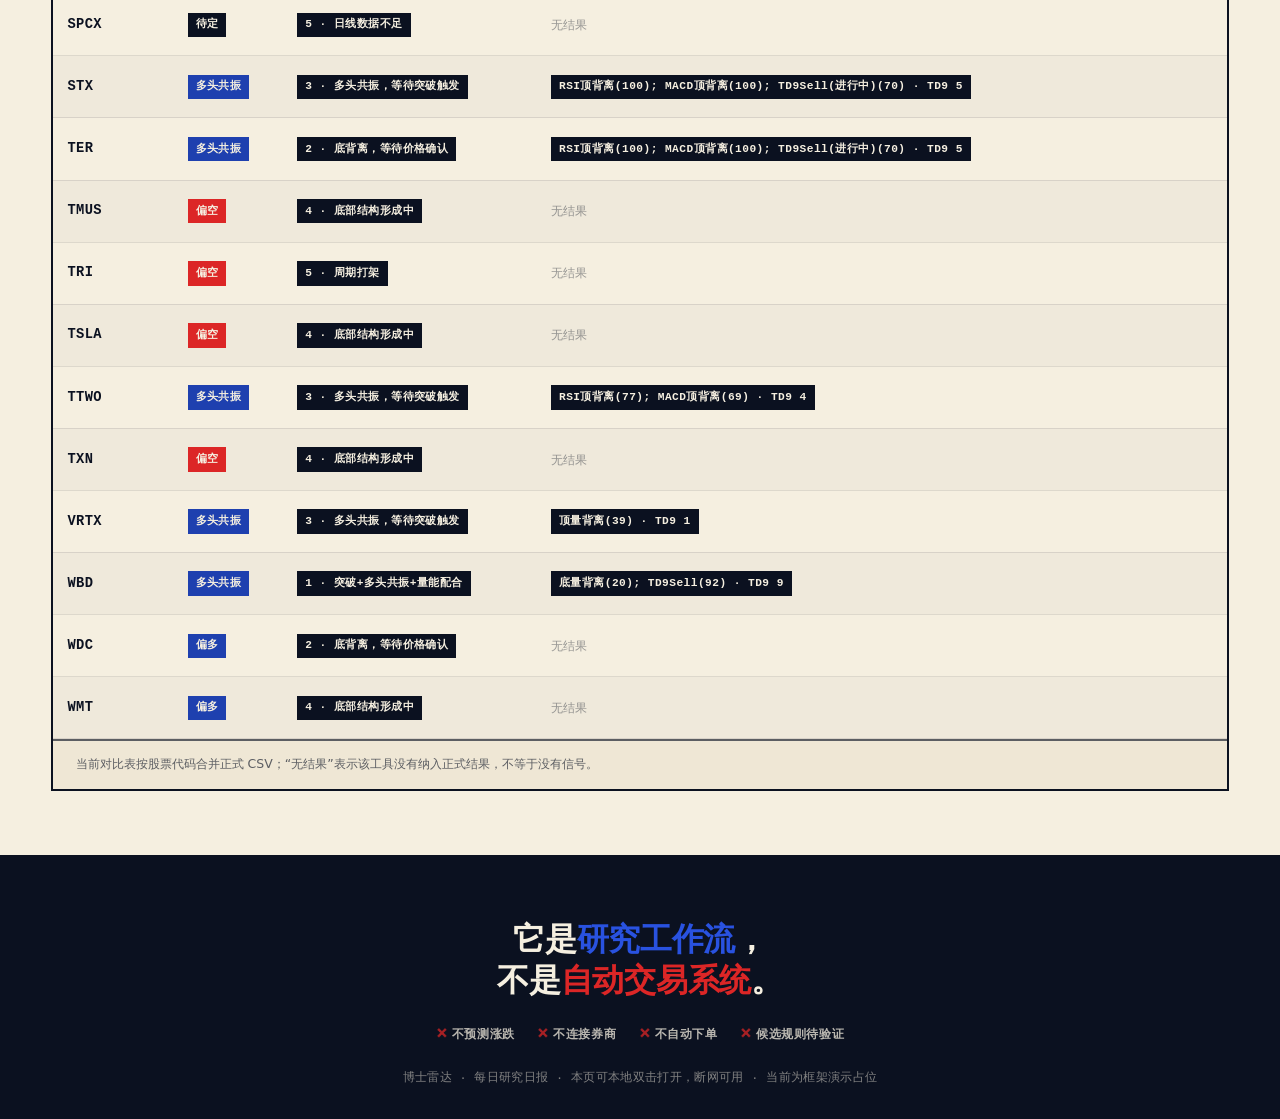
==== commit c6552e47: "Correct public report date and add agent context" ====
--- a/daily/index.html
+++ b/daily/index.html
@@ -43,7 +43,7 @@
   <div class="statusbar-inner">
     <div class="sb-item">
       <span class="sb-label">日期</span>
-      <span class="sb-value" id="sbDate">2026-08-19</span>
+      <span class="sb-value" id="sbDate">2026-08-18</span>
     </div>
     <div class="sb-item">
       <span class="sb-label">报告状态</span>
--- a/daily/daily.css
+++ b/daily/daily.css
@@ -504,7 +504,8 @@
 .detail {
   border: 2px solid var(--ink);
   background: var(--bone);
-  max-width: 880px;
+  max-width: none;
+  width: 100%;
 }
 .detail-head {
   padding: 2rem 1.8rem;
@@ -568,7 +569,7 @@
   padding: 0.18rem 0.45rem;
 }
 
-.detail-body { padding: 1.8rem; }
+.detail-body { padding: 1.2rem 1.8rem; }
 .detail-empty {
   font-size: 0.92rem;
   line-height: 1.6;
@@ -838,6 +839,25 @@
   line-height: 1.6;
 }
 
+/* Embedded canonical report inside each tool panel. */
+.detail-summary {
+  margin-bottom: 1rem;
+  text-align: left;
+  max-width: none;
+  border: 0;
+  padding: 0;
+  font-size: 0.92rem;
+}
+.report-frame {
+  display: block;
+  width: 100%;
+  min-height: 1120px;
+  height: 1120px;
+  border: 0;
+  background: var(--bone);
+  overflow: hidden;
+}
+
 /* ============================================================
    RESPONSIVE
    ============================================================ */
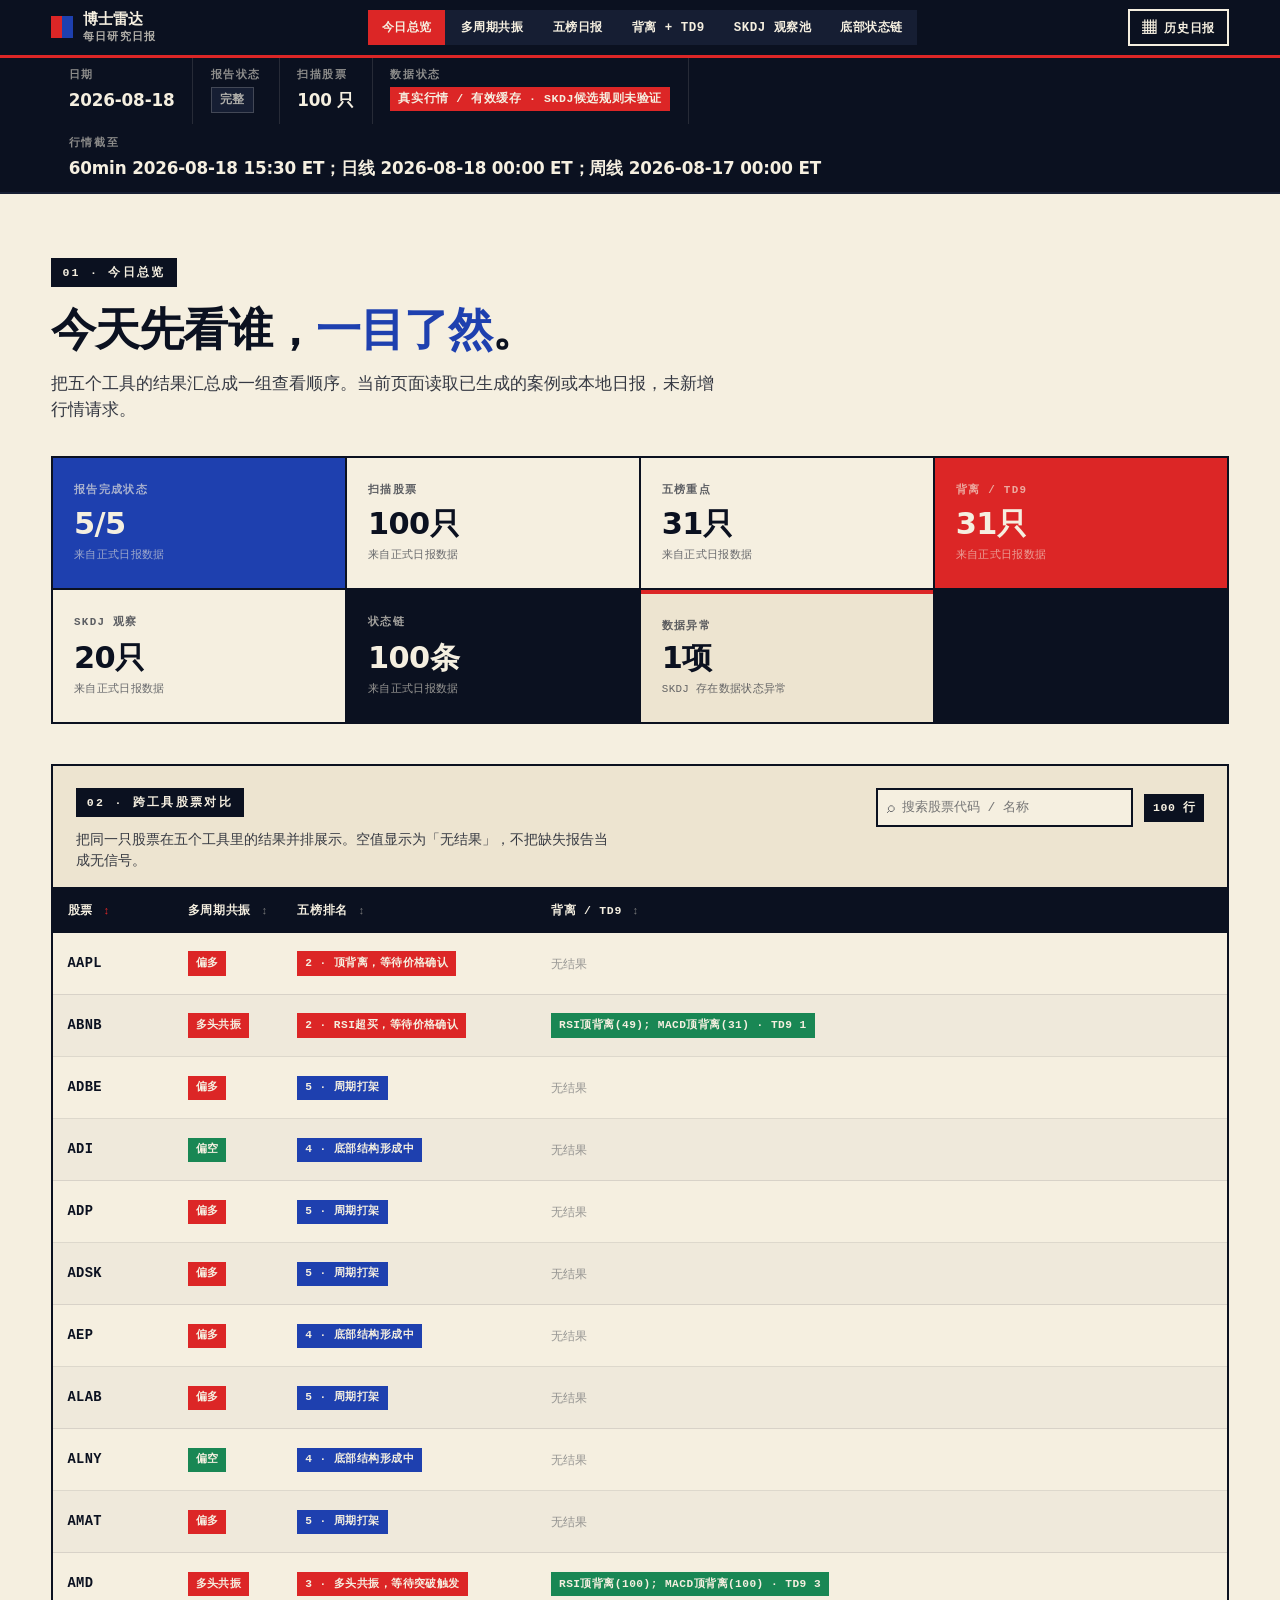
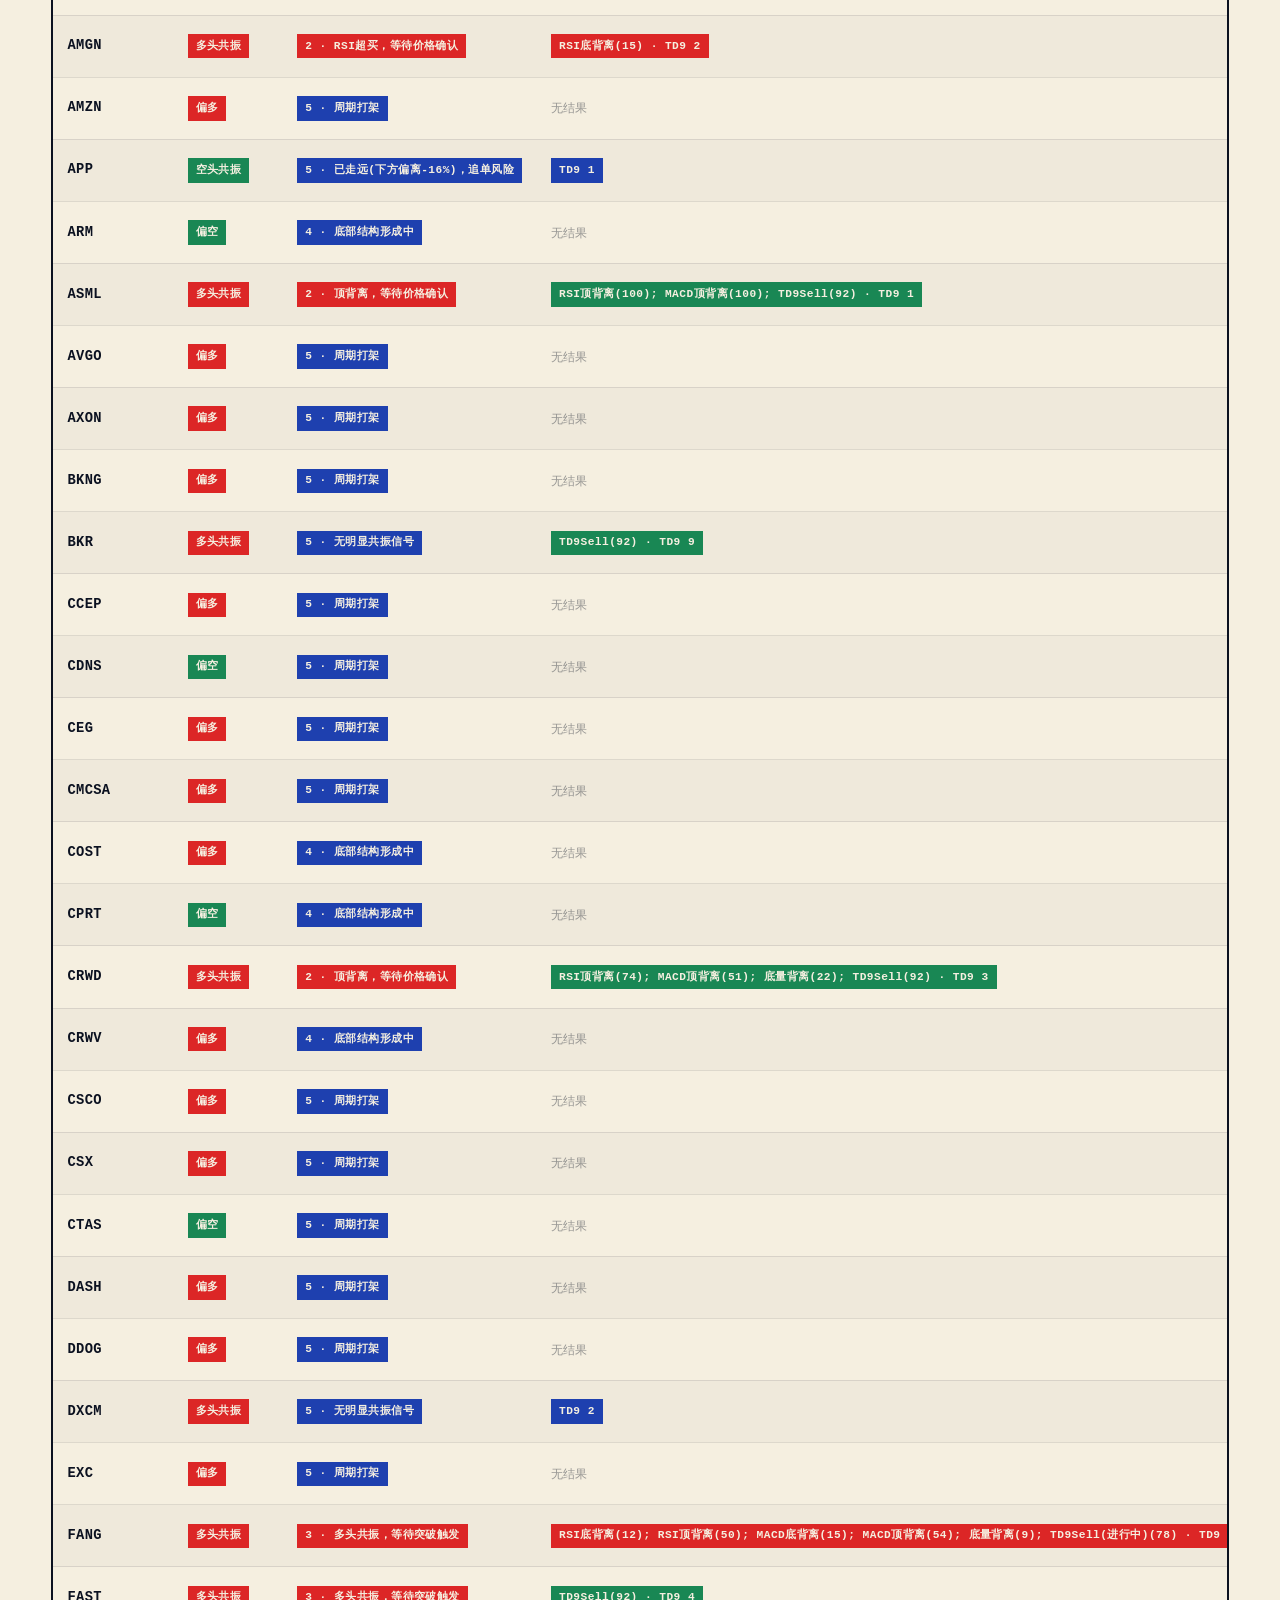
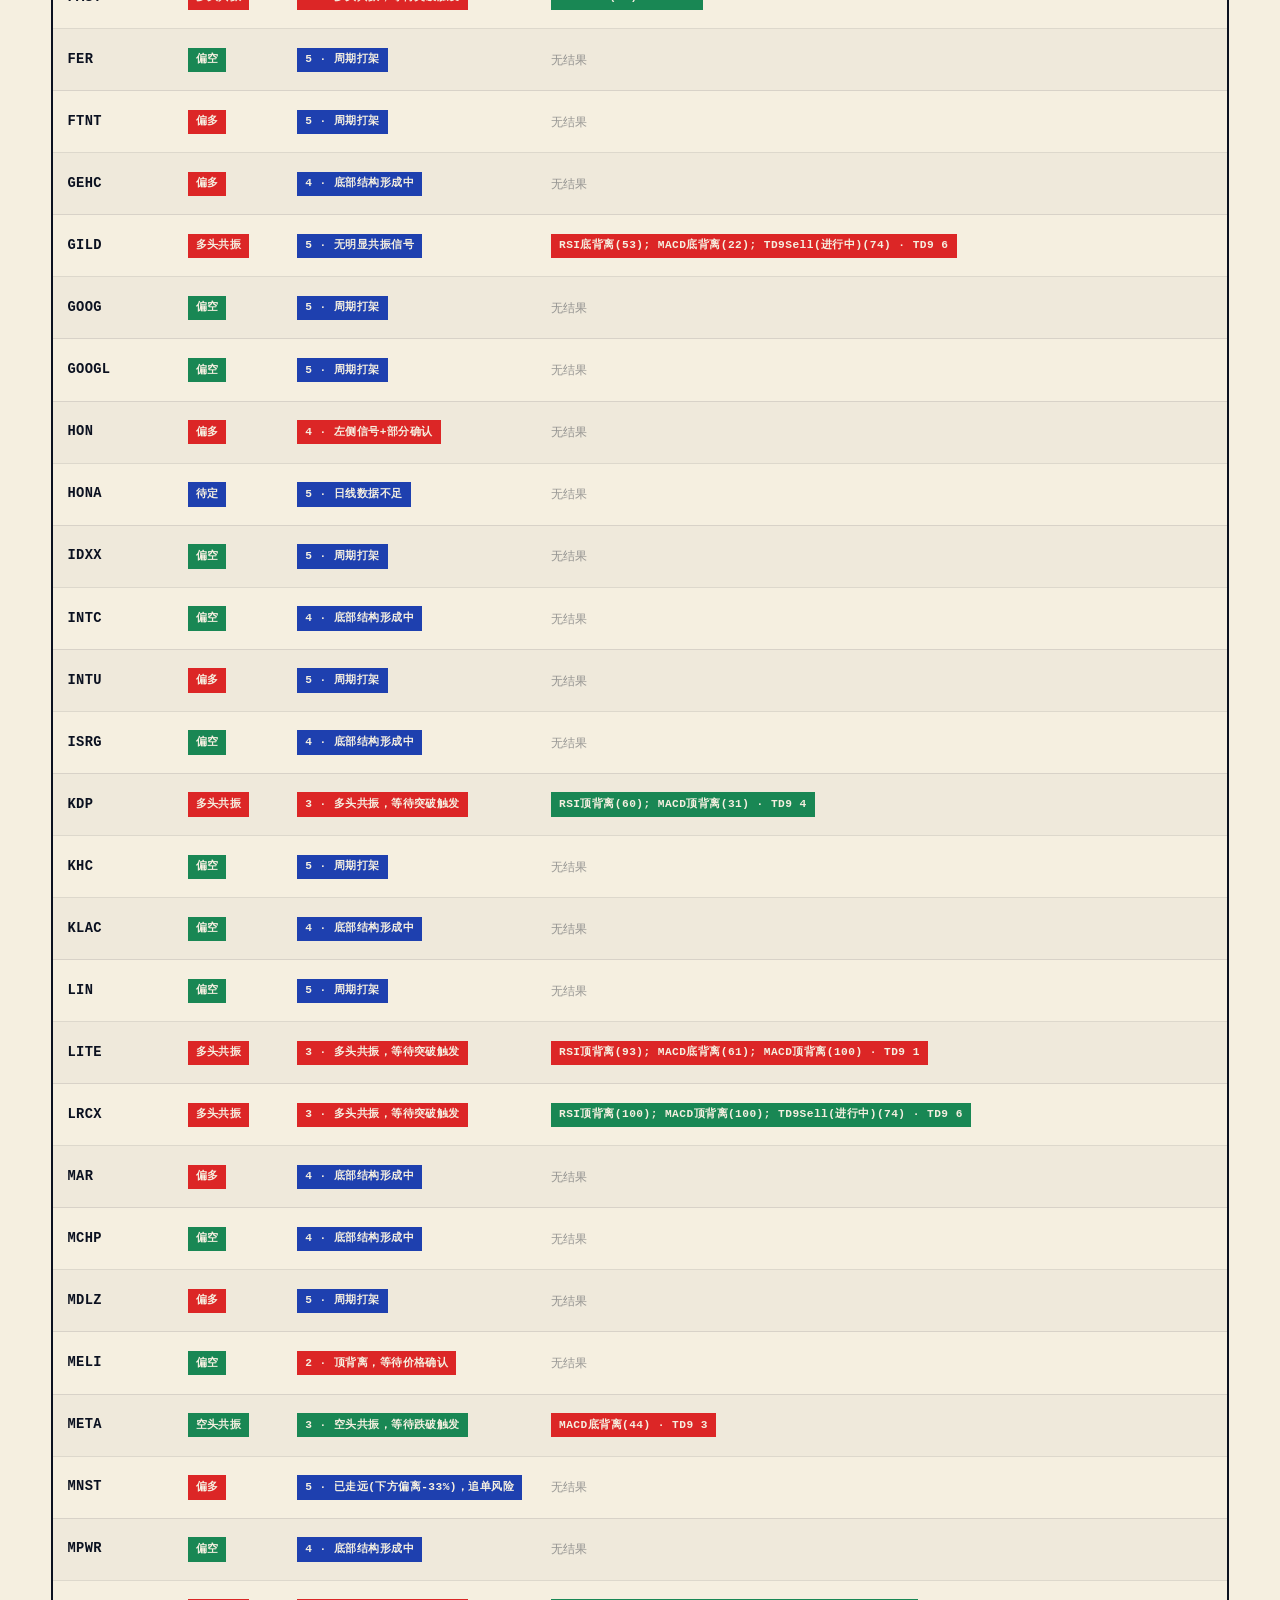
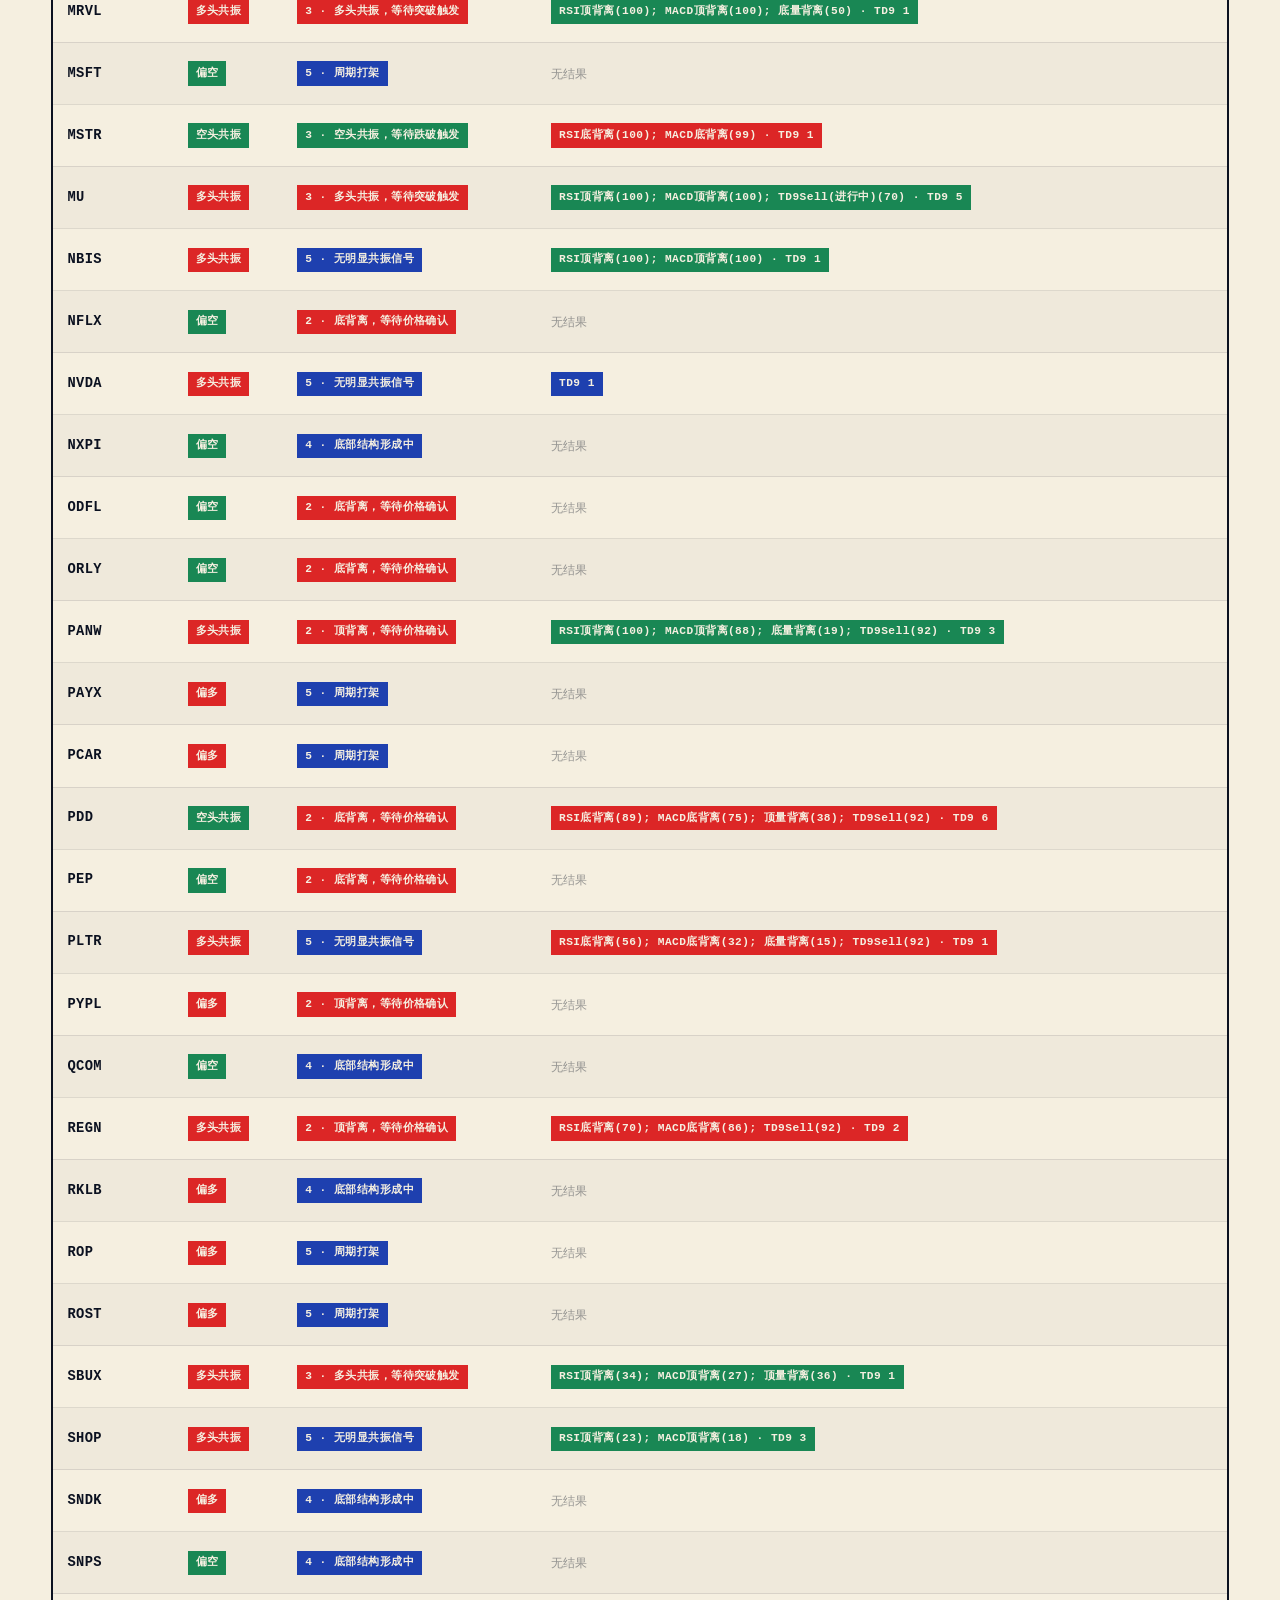
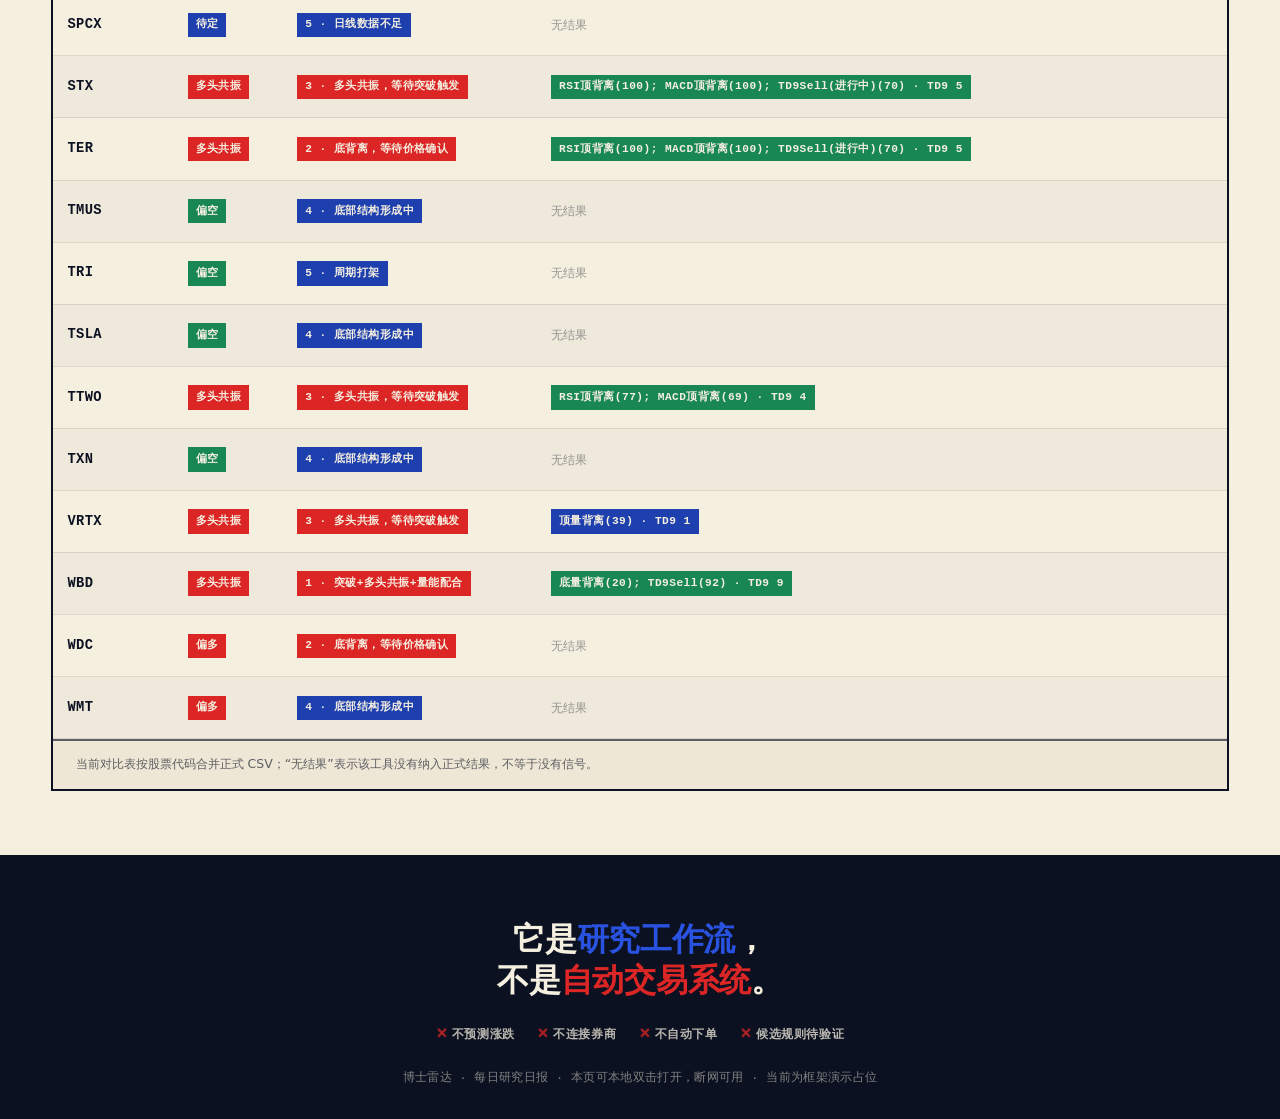
==== commit ed29a210: "Improve daily report layout and signal readability" ====
--- a/daily/index.html
+++ b/daily/index.html
@@ -31,7 +31,6 @@
       <button class="nav-cal" id="calOpenBtn" aria-haspopup="dialog">
         <span class="cal-ico">▦</span> 历史日报
       </button>
-      <a href="../roadshow/index.html" class="nav-back">← 产品主页</a>
     </div>
   </div>
 </nav>
@@ -165,6 +164,7 @@
         <span class="detail-num">TOOL 01</span>
         <h2 class="detail-title">多周期共振</h2>
         <p class="detail-role">60 分钟、日线、周线是否形成一致的观察背景。输出分层与行情截至日期，数据不足会明确标出。</p>
+        <a class="btn btn-report detail-report-link" href="#" data-report-link="resonance" onclick="return false;">打开完整报告 ↗</a>
       </header>
       <div class="detail-meta">
         <div class="meta-row"><span class="meta-k">报告状态</span><span class="meta-v tag tag-demo" data-tool-status="resonance">演示占位</span></div>
@@ -175,7 +175,6 @@
         <p class="detail-empty" data-tool-body="resonance">本区域为占位结构。正式接入后，这里会展示该工具当日的关键分层结果摘要（共振 / 单边 / 数据不足）。</p>
       </div>
       <div class="detail-actions">
-        <a class="btn btn-primary" href="#" data-report-link="resonance" onclick="return false;">打开完整报告 ↗</a>
         <button class="btn btn-ghost" data-back="overview">← 返回今日总览</button>
       </div>
     </article>
@@ -188,6 +187,7 @@
         <span class="detail-num">TOOL 02</span>
         <h2 class="detail-title">五榜日报</h2>
         <p class="detail-role">标的很多时，把它们分到不同查看顺序：已确认、背离观察、强趋势待触发、潜力、风险噪音。</p>
+        <a class="btn btn-report detail-report-link" href="#" data-report-link="rankings" onclick="return false;">打开完整报告 ↗</a>
       </header>
       <div class="detail-meta">
         <div class="meta-row"><span class="meta-k">报告状态</span><span class="meta-v tag tag-demo" data-tool-status="rankings">演示占位</span></div>
@@ -198,7 +198,6 @@
         <p class="detail-empty" data-tool-body="rankings">本区域为占位结构。正式接入后，这里会展示五个榜单各自的命中数量与代表标的入口。</p>
       </div>
       <div class="detail-actions">
-        <a class="btn btn-primary" href="#" data-report-link="rankings" onclick="return false;">打开完整报告 ↗</a>
         <button class="btn btn-ghost" data-back="overview">← 返回今日总览</button>
       </div>
     </article>
@@ -211,6 +210,7 @@
         <span class="detail-num">TOOL 03</span>
         <h2 class="detail-title">背离 + TD9</h2>
         <p class="detail-role">价格与动能是否出现值得人工复核的异常组合。它是观察提示，不是反转预测。</p>
+        <a class="btn btn-report detail-report-link" href="#" data-report-link="divergence" onclick="return false;">打开完整报告 ↗</a>
       </header>
       <div class="detail-meta">
         <div class="meta-row"><span class="meta-k">报告状态</span><span class="meta-v tag tag-demo" data-tool-status="divergence">演示占位</span></div>
@@ -221,7 +221,6 @@
         <p class="detail-empty" data-tool-body="divergence">本区域为占位结构。正式接入后，这里会展示底背离 / 顶背离 / TD9 计数的命中清单与场景分类。</p>
       </div>
       <div class="detail-actions">
-        <a class="btn btn-primary" href="#" data-report-link="divergence" onclick="return false;">打开完整报告 ↗</a>
         <button class="btn btn-ghost" data-back="overview">← 返回今日总览</button>
       </div>
     </article>
@@ -234,6 +233,7 @@
         <span class="detail-num">TOOL 04</span>
         <h2 class="detail-title">SKDJ 观察池</h2>
         <p class="detail-role">超跌、回调、超买或普通区，当前处于哪种观察场景。候选公式与数据不足必须明确标出，不包装成已验证指标。</p>
+        <a class="btn btn-report detail-report-link" href="#" data-report-link="skdj" onclick="return false;">打开完整报告 ↗</a>
       </header>
       <div class="detail-meta">
         <div class="meta-row"><span class="meta-k">报告状态</span><span class="meta-v tag tag-demo" data-tool-status="skdj">演示占位</span></div>
@@ -244,7 +244,6 @@
         <p class="detail-empty" data-tool-body="skdj">本区域为占位结构。正式接入后，这里会展示超跌 / 低位上穿 / 超买 / 高位下穿 / 普通区 / 数据不足六类场景分组。</p>
       </div>
       <div class="detail-actions">
-        <a class="btn btn-primary" href="#" data-report-link="skdj" onclick="return false;">打开完整报告 ↗</a>
         <button class="btn btn-ghost" data-back="overview">← 返回今日总览</button>
       </div>
     </article>
@@ -257,6 +256,7 @@
         <span class="detail-num">TOOL 05</span>
         <h2 class="detail-title">底部状态链</h2>
         <p class="detail-role">这只股票跨几天走到哪一步，何时失效或继续观察。状态机记录 OBSERVE → BASE → TRIGGER → CONFIRM，失效优先于预测。</p>
+        <a class="btn btn-report detail-report-link" href="#" data-report-link="statuschain" onclick="return false;">打开完整报告 ↗</a>
       </header>
       <div class="detail-meta">
         <div class="meta-row"><span class="meta-k">报告状态</span><span class="meta-v tag tag-demo" data-tool-status="statuschain">演示占位</span></div>
@@ -267,7 +267,6 @@
         <p class="detail-empty" data-tool-body="statuschain">本区域为占位结构。正式接入后，这里会展示活跃状态链数量、各状态分布与链回放入口。</p>
       </div>
       <div class="detail-actions">
-        <a class="btn btn-primary" href="#" data-report-link="statuschain" onclick="return false;">打开完整报告 ↗</a>
         <button class="btn btn-ghost" data-back="overview">← 返回今日总览</button>
       </div>
     </article>
--- a/daily/daily.css
+++ b/daily/daily.css
@@ -458,9 +458,16 @@
   padding: 0.22rem 0.5rem;
   white-space: nowrap;
 }
-.pill-has { background: var(--cobalt); color: var(--bone); }
-.pill-warn { background: var(--vermillion); color: var(--bone); }
-.pill-st { background: var(--ink); color: var(--bone); }
+.pill-positive { background: var(--vermillion); color: var(--bone); }
+.pill-negative { background: #198754; color: var(--bone); }
+.pill-neutral { background: var(--cobalt); color: var(--bone); }
+.pill-stage-observe { background: #607d8b; color: var(--bone); }
+.pill-stage-base { background: #2563eb; color: var(--bone); }
+.pill-stage-trigger { background: #d97706; color: var(--bone); }
+.pill-stage-confirm { background: var(--vermillion); color: var(--bone); }
+.pill-stage-invalid { background: #991b1b; color: var(--bone); }
+.pill-stage-expired { background: #6b7280; color: var(--bone); }
+.pill-stage-noise { background: #7c6f9f; color: var(--bone); }
 .pill-empty {
   font-family: var(--font-body);
   font-size: 0.78rem;
@@ -514,6 +521,10 @@
   flex-direction: column;
   gap: 0.6rem;
 }
+.detail-head .detail-report-link { align-self: flex-start; margin-top: 0.55rem; }
+.btn-report { background: var(--bone); color: var(--ink); border-color: var(--bone); }
+.btn-report:hover { background: var(--bone-2); border-color: var(--bone-2); }
+.detail-report-link.is-disabled { opacity: 0.6; pointer-events: none; }
 .detail-head-cobalt { background: var(--cobalt); }
 .detail-head-vermillion { background: var(--vermillion); }
 .detail-head-ink { background: var(--ink); }
@@ -851,11 +862,11 @@
 .report-frame {
   display: block;
   width: 100%;
-  min-height: 1120px;
-  height: 1120px;
+  min-height: 720px;
+  height: 720px;
   border: 0;
   background: var(--bone);
-  overflow: hidden;
+  overflow: auto;
 }
 
 /* ============================================================
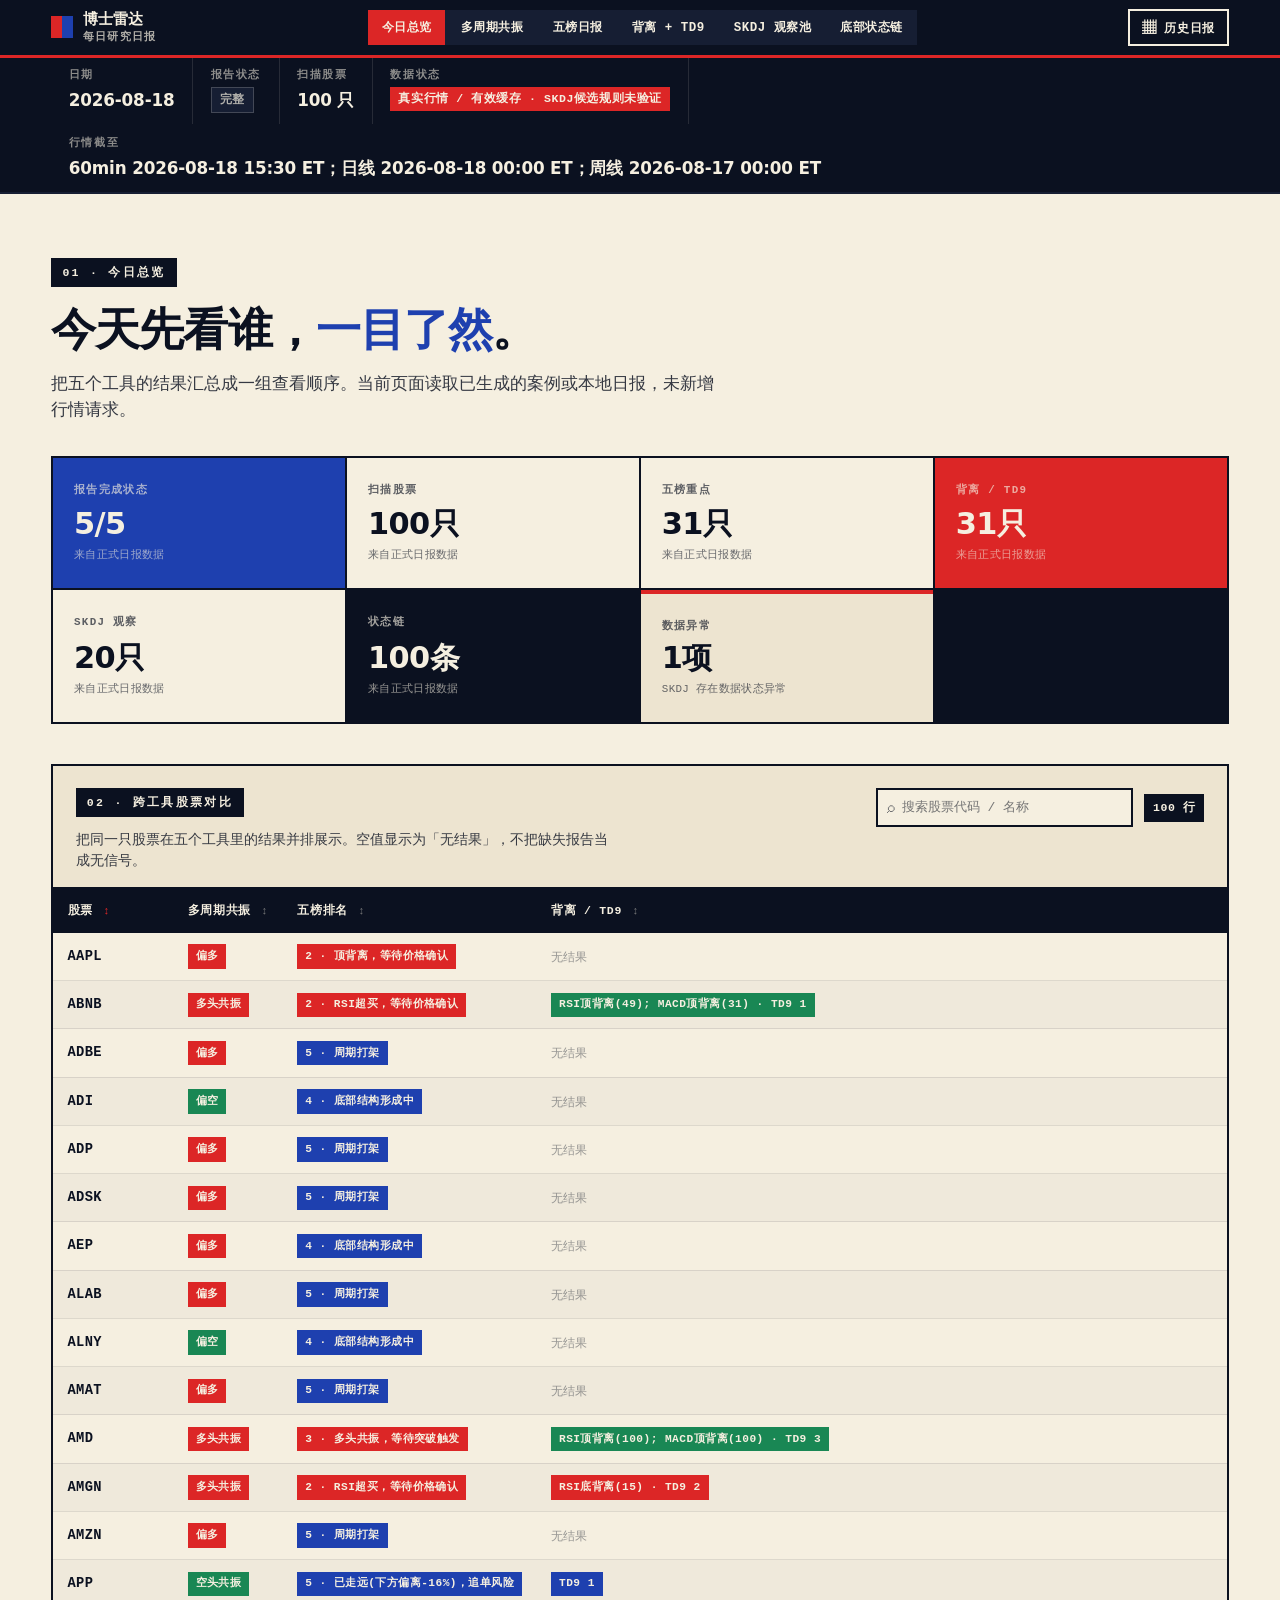
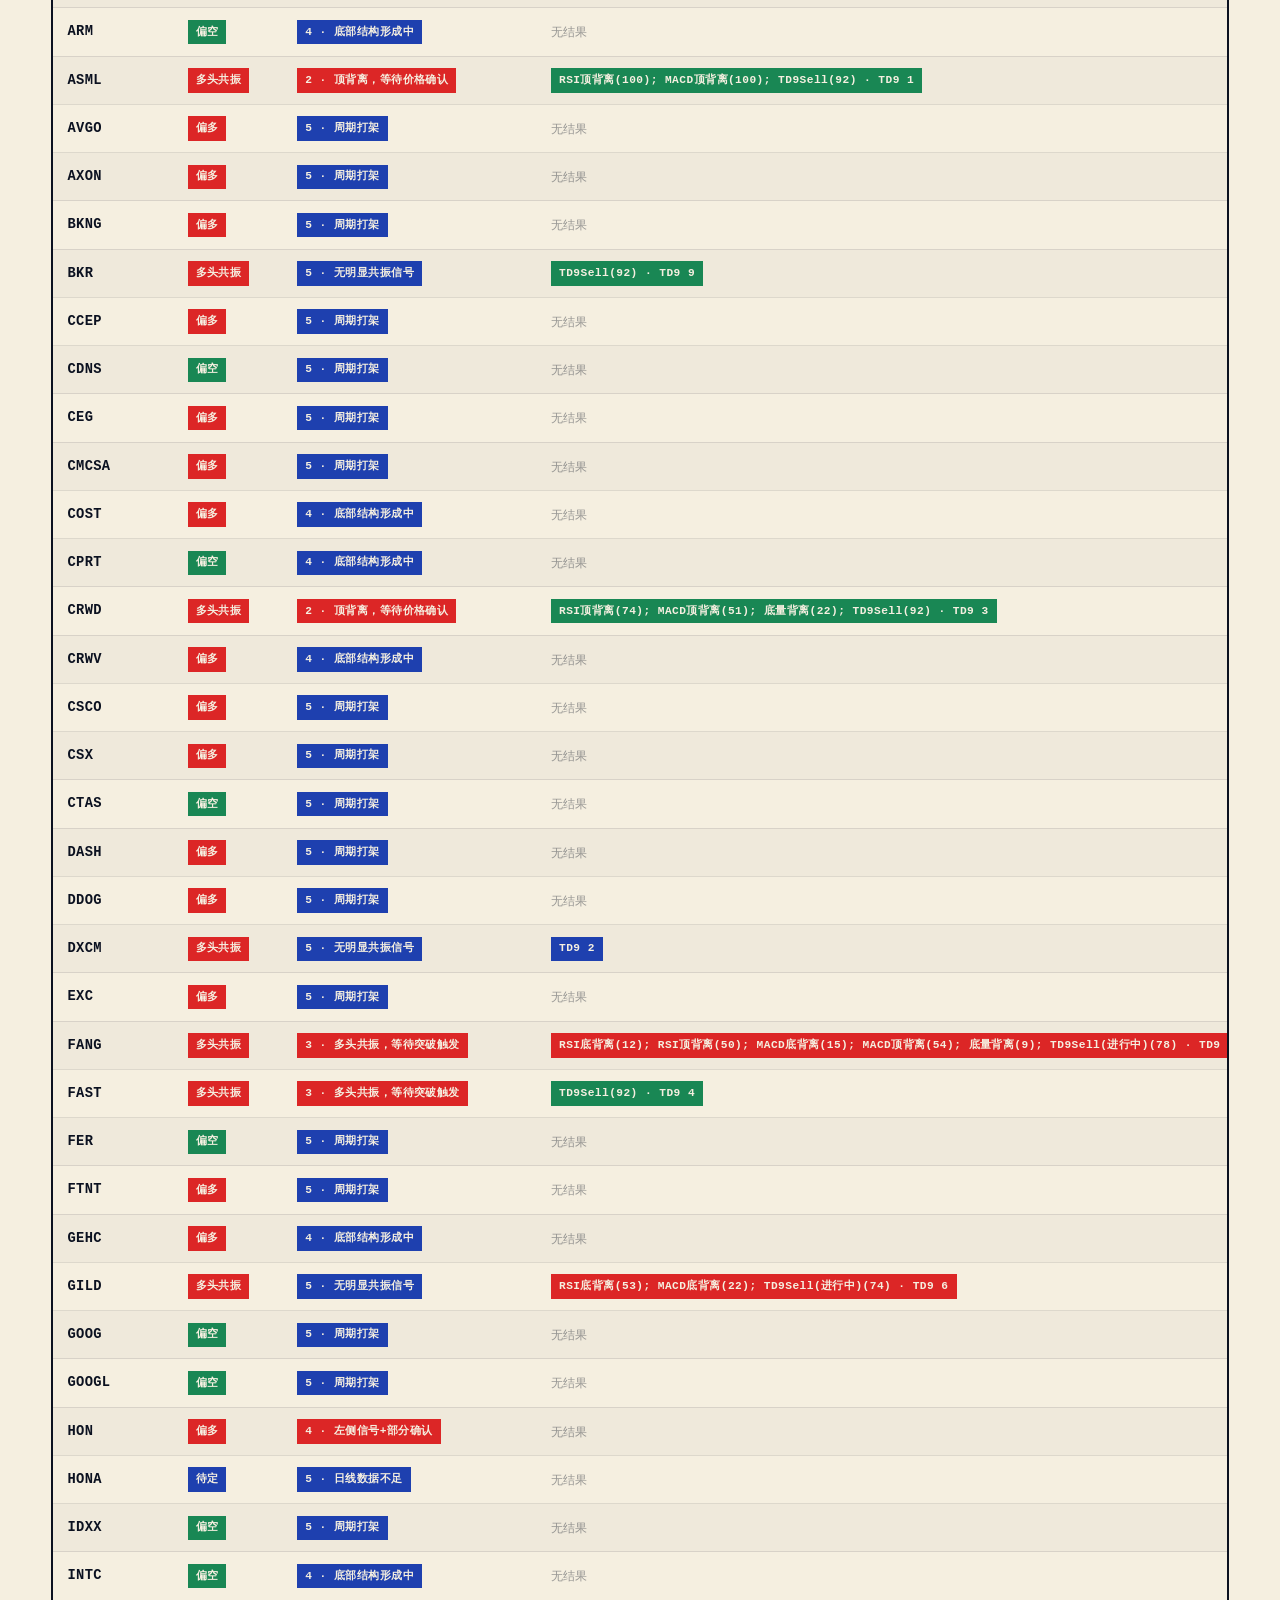
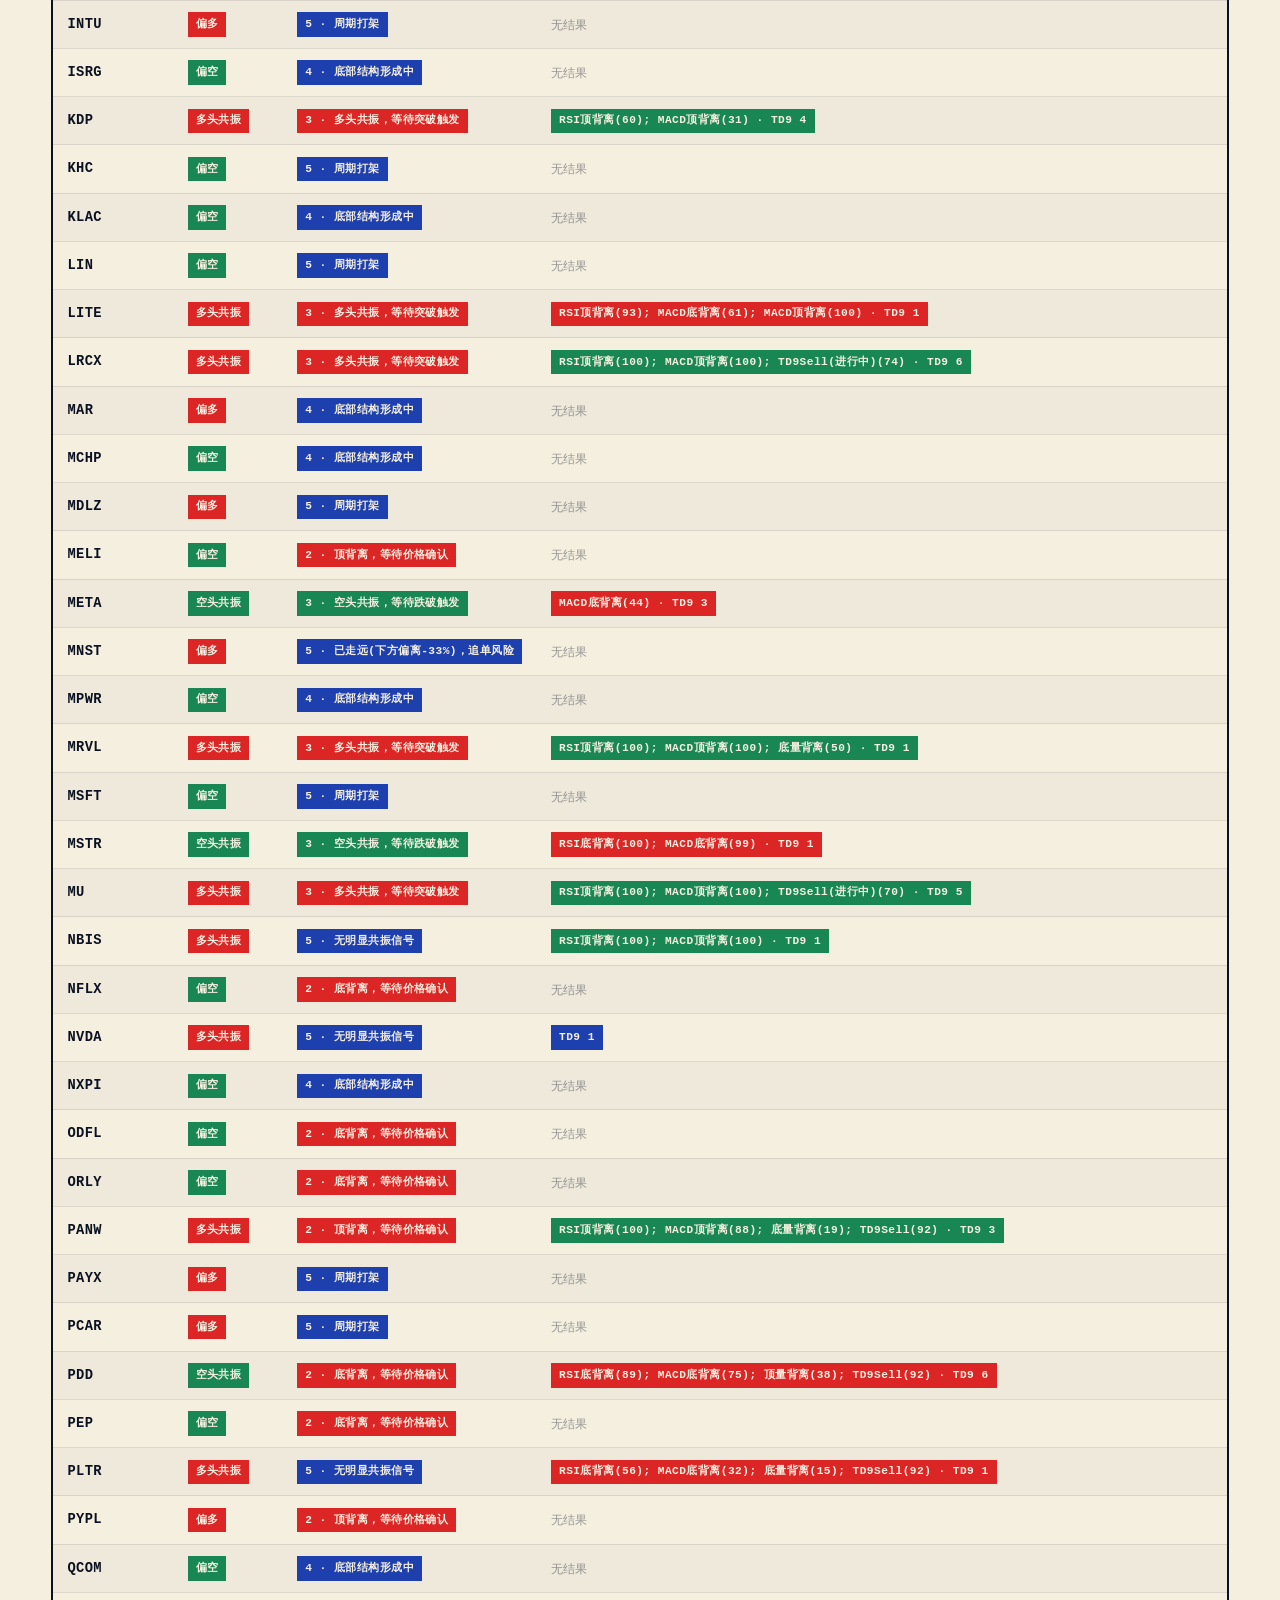
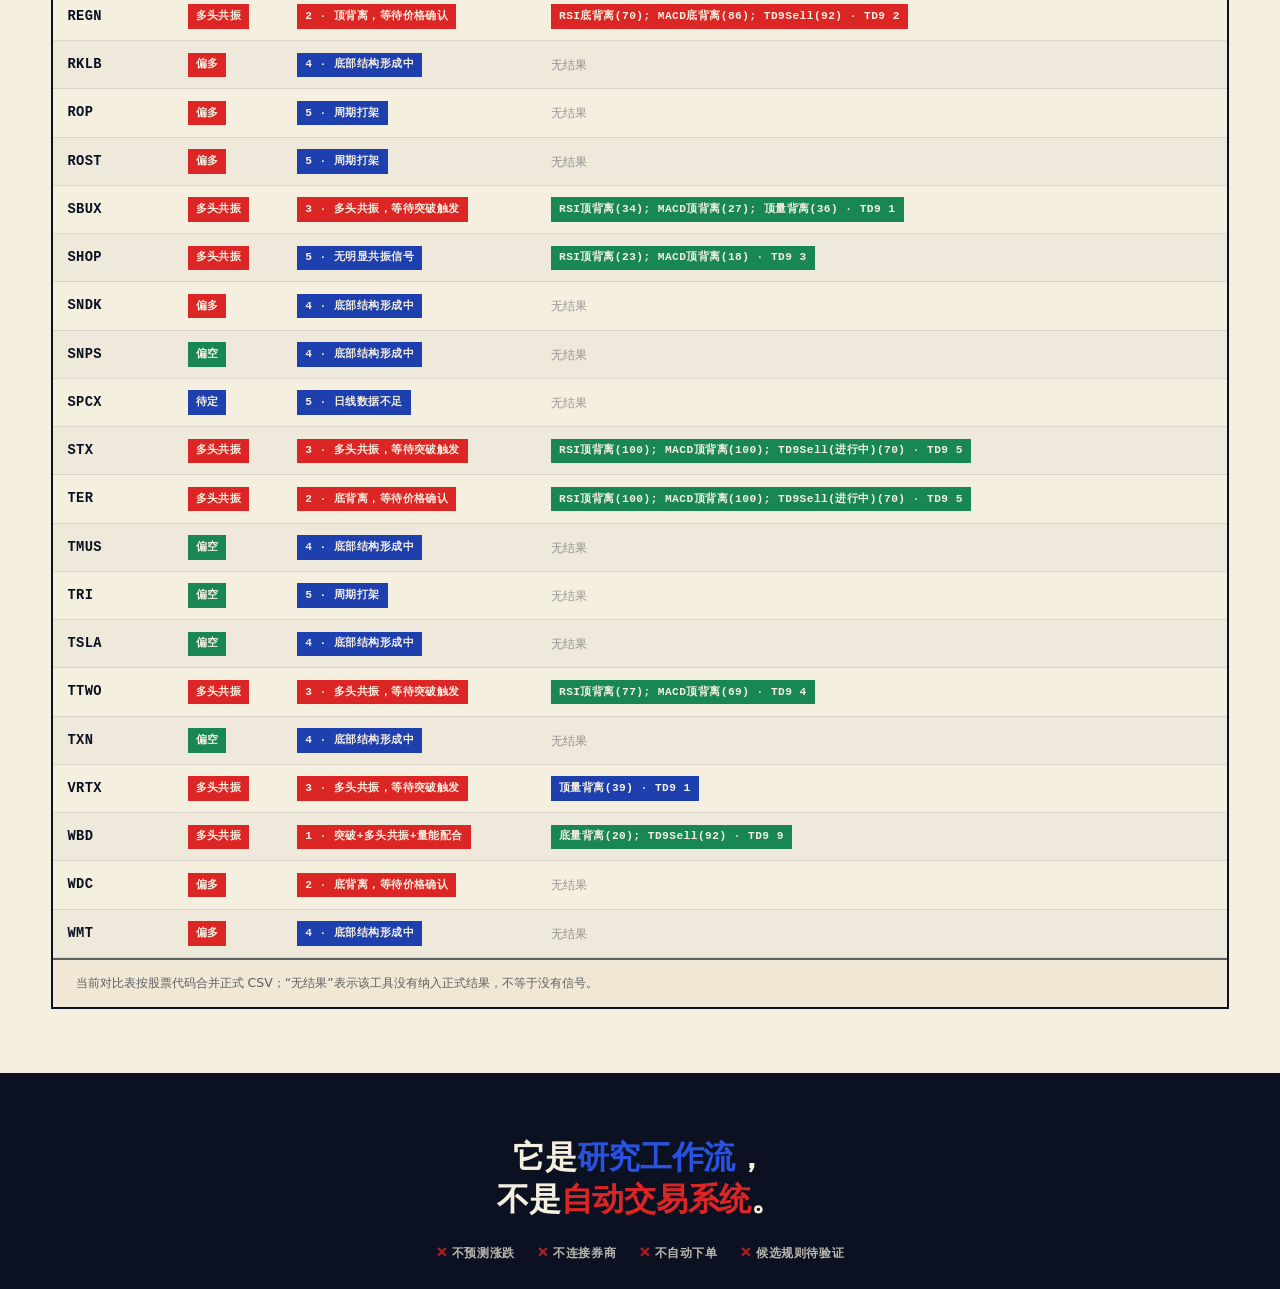
==== commit 6fc6b990: "Remove inactive stock detail action" ====
--- a/daily/index.html
+++ b/daily/index.html
@@ -145,7 +145,6 @@
               <th class="sortable" data-sort="divergence">背离 / TD9 <span class="sort-ico">↕</span></th>
               <th class="sortable" data-sort="skdj">SKDJ <span class="sort-ico">↕</span></th>
               <th class="sortable" data-sort="statuschain">状态链 <span class="sort-ico">↕</span></th>
-              <th class="th-view">查看</th>
             </tr>
           </thead>
           <tbody id="cmpBody">
